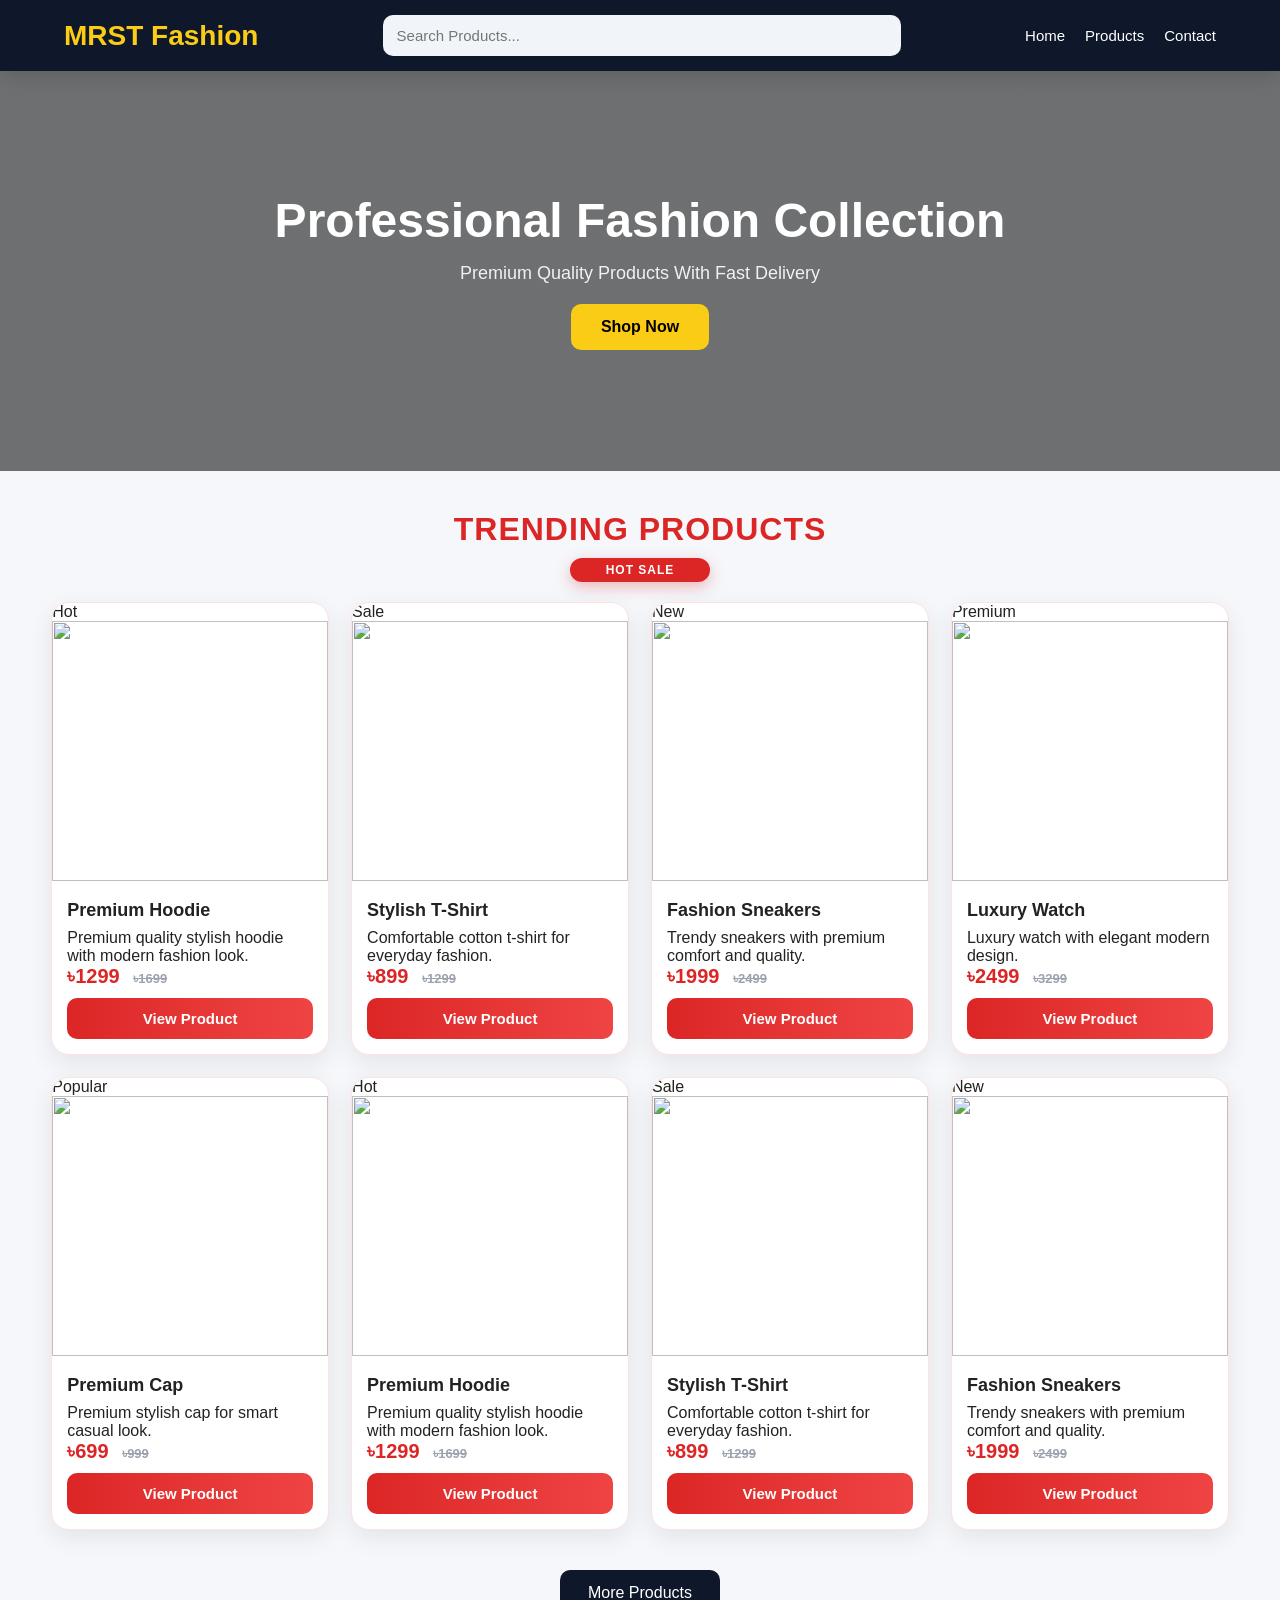
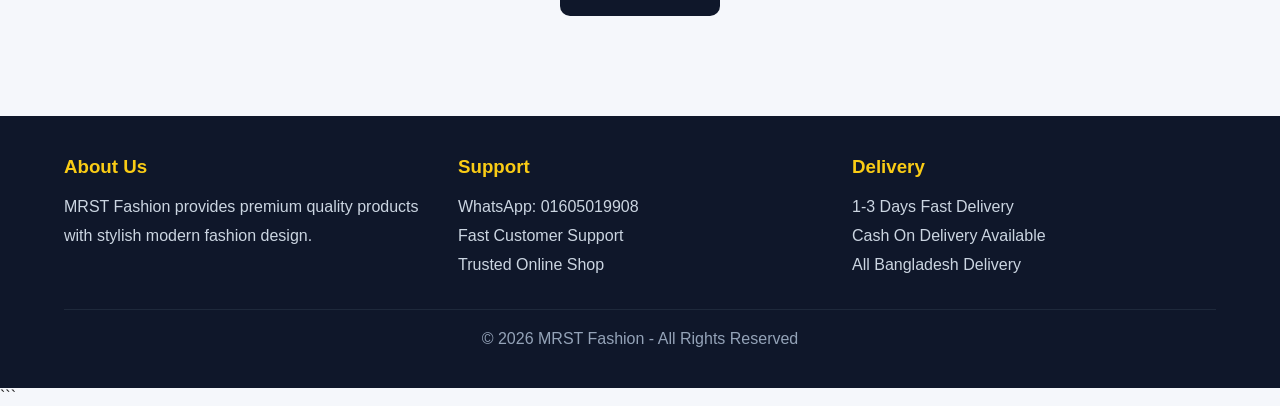
==== shirt.html @ 35d40630 "Add files via upload" ====
<!DOCTYPE html>
<html lang="en">
<head>
<meta charset="UTF-8">
<meta name="viewport" content="width=device-width, initial-scale=1.0">
<title>MRST Fashion Store</title>

<style>
*{
margin:0;
padding:0;
box-sizing:border-box;
font-family:Arial,sans-serif;
}

body{
background:#f5f7fb;
color:#222;
}

/* ================= HEADER ================= */
header{
background:#0f172a;
padding:15px 5%;
display:flex;
justify-content:space-between;
align-items:center;
position:sticky;
top:0;
z-index:1000;
box-shadow:0 5px 20px rgba(0,0,0,0.15);
}

.logo{
font-size:28px;
font-weight:bold;
color:#facc15;
}

.search-box{
width:45%;
}

.search-box input{
width:100%;
padding:12px 14px;
border:none;
border-radius:10px;
outline:none;
background:#f1f5f9;
font-size:15px;
}

.menu{
display:flex;
gap:20px;
}

.menu a{
text-decoration:none;
color:white;
font-size:15px;
transition:0.3s;
}

.menu a:hover{
color:#facc15;
}

/* ================= HERO ================= */
.hero{
height:400px;
background:linear-gradient(rgba(0,0,0,.55),rgba(0,0,0,.55)),
url('https://images.unsplash.com/photo-1441986300917-64674bd600d8?q=80&w=1400');
background-size:cover;
background-position:center;
display:flex;
justify-content:center;
align-items:center;
text-align:center;
color:white;
padding:20px;
}

.hero h1{
font-size:48px;
margin-bottom:15px;
}

.hero p{
font-size:18px;
opacity:0.9;
margin-bottom:20px;
}

.hero button{
background:#facc15;
border:none;
padding:14px 30px;
border-radius:10px;
font-size:16px;
font-weight:bold;
cursor:pointer;
transition:0.3s;
}

.hero button:hover{
transform:scale(1.05);
}

/* ================= SECTION TITLE (HOT SALE RED) ================= */
.section-title{
text-align:center;
padding:40px 20px 20px;
font-size:32px;
font-weight:900;
color:#dc2626;
text-transform:uppercase;
letter-spacing:1px;
position:relative;
}

.section-title::after{
content:"HOT SALE";
display:block;
font-size:12px;
color:white;
background:#dc2626;
width:120px;
margin:10px auto 0;
padding:5px 10px;
border-radius:20px;
box-shadow:0 5px 15px rgba(220,38,38,0.3);
}

/* ================= PRODUCTS GRID ================= */
.products{
width:92%;
margin:auto;
display:grid;
grid-template-columns:repeat(auto-fit,minmax(230px,1fr));
gap:22px;
padding-bottom:40px;
}

/* ================= PRODUCT CARD ================= */
.product-card{
background:#fff;
border-radius:18px;
overflow:hidden;
box-shadow:0 8px 25px rgba(0,0,0,0.08);
transition:0.3s;
position:relative;
border:1px solid #fee2e2;
}

.product-card:hover{
transform:translateY(-10px);
box-shadow:0 18px 40px rgba(220,38,38,0.15);
border-color:#dc2626;
}

.product-card img{
width:100%;
height:260px;
object-fit:cover;
transition:0.3s;
}

.product-card:hover img{
transform:scale(1.05);
}

/* ================= BADGE ================= */
.badge{
position:absolute;
top:12px;
left:12px;
background:linear-gradient(45deg,#dc2626,#ef4444);
color:white;
padding:6px 12px;
font-size:12px;
font-weight:bold;
border-radius:20px;
box-shadow:0 5px 15px rgba(220,38,38,0.3);
animation:pulse 1.2s infinite;
text-transform:uppercase;
}

@keyframes pulse{
0%{transform:scale(1);}
50%{transform:scale(1.15);}
100%{transform:scale(1);}
}

/* ================= PRODUCT INFO ================= */
.product-info{
padding:15px;
}

.product-info h3{
font-size:18px;
margin-bottom:8px;
}

.price{
color:#dc2626;
font-size:20px;
font-weight:800;
margin-bottom:10px;
}

.old-price{
text-decoration:line-through;
font-size:13px;
color:#9ca3af;
margin-left:8px;
}

/* ================= BUTTON ================= */
.buy-btn{
width:100%;
padding:12px;
border:none;
border-radius:10px;
background:linear-gradient(90deg,#dc2626,#ef4444);
color:white;
font-size:15px;
font-weight:bold;
cursor:pointer;
transition:0.3s;
}

.buy-btn:hover{
transform:scale(1.03);
box-shadow:0 10px 20px rgba(220,38,38,0.3);
}

/* ================= LOAD MORE ================= */
.load-more-box{
text-align:center;
padding-bottom:50px;
}

.load-more{
padding:14px 28px;
border:none;
background:#0f172a;
color:white;
font-size:16px;
border-radius:10px;
cursor:pointer;
transition:0.3s;
}

.load-more:hover{
background:#dc2626;
}

/* ================= POPUP ================= */
.popup{
position:fixed;
top:0;
left:0;
width:100%;
height:100vh;
background:rgba(0,0,0,0.75);
display:none;
justify-content:center;
align-items:center;
padding:10px;
z-index:9999;
overflow-y:auto;
}
.popup.active{
display:flex;
}
.popup-content{
background:#d6cece;
width:95%;
max-width:1200px;
max-height:95vh;
overflow-y:auto;
border-radius:20px;
padding:20px;
position:relative;
}

/* দুই পাশের layout */
.product-page{
display:flex;
gap:20px;
flex-wrap:wrap;
}

.left-side,
.right-side{
flex:1;
min-width:300px;
}

/* Mobile */
@media(max-width:768px){

.product-page{
flex-direction:column;
}

.left-side,
.right-side{
width:100%;
min-width:100%;
}

}

.close-btn{
position:absolute;
right:20px;
top:15px;
font-size:35px;
cursor:pointer;
color:#111;
}

.popup-grid{
display:grid;
grid-template-columns:1fr 1fr;
gap:30px;
}

.main-image{
width:100%;
height:450px;
object-fit:cover;
border-radius:15px;
margin-bottom:15px;
}

.small-images{
display:flex;
gap:10px;
}

.small-images img{
width:85px;
height:85px;
object-fit:cover;
border-radius:10px;
cursor:pointer;
border:3px solid #e5e7eb;
}

/* ================= ORDER FORM ================= */
.order-form{
display:grid;
grid-template-columns:1fr 1fr;
gap:15px;
margin-top:20px;
}

.order-form input,
.order-form textarea,
.order-form select{
padding:14px;
border:1px solid #161a1a;
border-radius:10px;
outline:none;
font-size:15px;
width:100%;
background: #e8f7ed;
}

.order-form textarea{
height:100px;
resize:none;
}

.full{
grid-column:1/-1;
}

.order-btn{
background:#25D366;
color:white;
padding:16px;
border:none;
border-radius:10px;
font-size:18px;
font-weight:bold;
cursor:pointer;
transition:0.3s;
}

.order-btn:hover{
transform:scale(1.03);
}

/* ================= FOOTER ================= */
footer{
background:#0f172a;
color:white;
padding:40px 5%;
margin-top:50px;
}

.footer-grid{
display:grid;
grid-template-columns:repeat(auto-fit,minmax(250px,1fr));
gap:30px;
}

footer h3{
margin-bottom:15px;
color:#facc15;
}

footer p{
line-height:1.8;
color:#cbd5e1;
}

.copy{
text-align:center;
margin-top:30px;
padding-top:20px;
border-top:1px solid #1e293b;
color:#94a3b8;
}

/* ================= RESPONSIVE ================= */
@media(max-width:900px){

.search-box{
width:100%;
}

header{
flex-direction:column;
gap:15px;
}

.hero h1{
font-size:34px;
}

.popup-grid{
grid-template-columns:1fr;
}

.order-form{
grid-template-columns:1fr;
}
}

/* ================= DELIVERY BOX ================= */

.delivery-box{
margin-top:5px;
}

.delivery-title{
font-size:20px;
margin-bottom:15px;
color:#111827;
font-weight:800;
}

.delivery-options{
display:grid;
grid-template-columns:1fr 1fr;
gap:18px;
}

.delivery-option input{
display:none;
}

.delivery-card{
border:2px solid #e5e7eb;
padding:20px;
border-radius:18px;
cursor:pointer;
transition:0.35s;
background:#ffffff;
position:relative;
overflow:hidden;
}

.delivery-card:hover{
transform:translateY(-5px);
box-shadow:0 15px 30px rgba(0,0,0,0.08);
}

.delivery-top{
display:flex;
justify-content:space-between;
align-items:center;
margin-bottom:15px;
}

.delivery-icon{
font-size:28px;
}

.delivery-badge{
background:#22c55e;
color:white;
font-size:11px;
padding:5px 10px;
border-radius:30px;
font-weight:bold;
letter-spacing:1px;
}

.delivery-badge.red{
background:#ef4444;
}

.delivery-card h4{
font-size:18px;
margin-bottom:8px;
color:#111827;
}

.delivery-card p{
font-size:14px;
color:#6b7280;
margin-bottom:15px;
}

.delivery-price{
font-size:28px;
font-weight:900;
color:#dc2626;
}

.delivery-option input:checked + .delivery-card{
border-color:#25D366;
background:#f0fdf4;
transform:scale(1.02);
box-shadow:0 15px 30px rgba(37,211,102,0.15);
}

/* ================= COD BOX ================= */

.cod-box{
margin-top:20px;
background:linear-gradient(135deg,#111827,#1f2937);
padding:20px;
border-radius:18px;
display:flex;
align-items:center;
justify-content:space-between;
gap:15px;
color:white;
box-shadow:0 15px 30px rgba(0,0,0,0.12);
}

.cod-icon{
width:60px;
height:60px;
background:#25D366;
display:flex;
justify-content:center;
align-items:center;
border-radius:50%;
font-size:28px;
flex-shrink:0;
}

.cod-text h3{
font-size:20px;
margin-bottom:5px;
}

.cod-text p{
font-size:14px;
color:#d1d5db;
}

.cod-badge{
background:#22c55e;
padding:10px 16px;
border-radius:30px;
font-size:14px;
font-weight:bold;
white-space:nowrap;
}


</style>
</head>

<body>

<header>
<div class="logo">MRST Fashion</div>

<div class="search-box">
<input type="text" placeholder="Search Products...">
</div>

<div class="menu">
<a href="#">Home</a>
<a href="#products">Products</a>
<a href="#footer">Contact</a>
</div>
</header>

<section class="hero">
<div>
<h1>Professional Fashion Collection</h1>
<p>Premium Quality Products With Fast Delivery</p>
<button onclick="scrollProducts()">Shop Now</button>
</div>
</section>

<h2 class="section-title" id="products">Trending Products</h2>

<section class="products" id="productContainer"></section>

<div class="load-more-box">
<button class="load-more" onclick="loadMoreProducts()">More Products</button>
</div>

<div class="popup" id="popup">
<div class="popup-content">

<span class="close-btn" onclick="closePopup()">×</span>

<div class="popup-grid">

<div>
<img id="mainImage" class="main-image" src="">

<div class="small-images">
<img id="img1" onclick="changeImage(this.src)">
<img id="img2" onclick="changeImage(this.src)">
<img id="img3" onclick="changeImage(this.src)">
</div>
</div>

<div class="product-details">
<h2 id="productName"></h2>

<div class="price" id="productPrice"></div>

<p>
Premium stylish fashion product. Very comfortable and high quality fabric.
Best collection for modern fashion lovers.
</p>

<div class="features">
<div class="feature-box">🚚 Fast Delivery 1-3 Days</div>
<div class="feature-box">💯 Premium Quality</div>
<div class="feature-box">🔥 Trending Collection</div>
<div class="feature-box">📦 Cash On Delivery</div>
</div>
<!-- ===== ORDER FORM ===== -->

<!-- ===== ORDER FORM ===== -->

<form class="order-form" onsubmit="sendWhatsApp(event)">

<input type="text" id="name" placeholder="আপনার নাম" required>

<input type="tel" id="phone" placeholder="ফোন নাম্বার" required>

<input type="email" id="email" placeholder="Gmail Address">

<select id="division">
<option>বিভাগ নির্বাচন করুন</option>
<option>Dhaka</option>
<option>Chattogram</option>
<option>Khulna</option>
<option>Rajshahi</option>
</select>

<input type="text" id="district" placeholder="জেলা">

<input type="text" id="thana" placeholder="থানা">

<textarea id="address" class="full" placeholder="গ্রাম / সম্পূর্ণ ঠিকানা"></textarea>

<!-- ===== DELIVERY CHARGE ===== -->

<div class="full delivery-box">

<h3 class="delivery-title">
🚚 Select Delivery Option
</h3>

<div class="delivery-options">

<label class="delivery-option">

<input type="radio" name="delivery" value="Dhaka City - 60 TK" checked>

<div class="delivery-card">

<div class="delivery-top">
<span class="delivery-icon">🏙</span>
<span class="delivery-badge">FAST</span>
</div>

<h4>Dhaka City Delivery</h4>

<p>Inside Dhaka City Area</p>

<div class="delivery-price">
৳60
</div>

</div>

</label>

<label class="delivery-option">

<input type="radio" name="delivery" value="All Bangladesh - 100 TK">

<div class="delivery-card">

<div class="delivery-top">
<span class="delivery-icon">🌍</span>
<span class="delivery-badge red">
HOT
</span>
</div>

<h4>All Bangladesh Delivery</h4>

<p>Outside Dhaka All Area</p>

<div class="delivery-price">
৳100
</div>

</div>

</label>

</div>

</div>

<!-- ===== CASH ON DELIVERY ===== -->

<div class="full cod-box">

<div class="cod-icon">
🚚
</div>

<div class="cod-text">

<h3>Cash On Delivery Available</h3>

<p>
পণ্য হাতে পেয়ে তারপর টাকা পরিশোধ করুন
</p>

</div>

<div class="cod-badge">
100% Safe
</div>

</div>

<button class="order-btn full">
WhatsApp এ অর্ডার করুন
</button>

</form>

</div>

</div>

</div>
</div>

<footer id="footer">
<div class="footer-grid">

<div>
<h3>About Us</h3>
<p>
MRST Fashion provides premium quality products with stylish modern fashion design.
</p>
</div>

<div>
<h3>Support</h3>
<p>
WhatsApp: 01605019908<br>
Fast Customer Support<br>
Trusted Online Shop
</p>
</div>

<div>
<h3>Delivery</h3>
<p>
1-3 Days Fast Delivery<br>
Cash On Delivery Available<br>
All Bangladesh Delivery
</p>
</div>

</div>

<div class="copy">
© 2026 MRST Fashion - All Rights Reserved
</div>
</footer>

<script>

const productContainer = document.getElementById('productContainer');

let loaded = 0;

// ===== PRODUCTS =====

const products = [

{
name:'Premium Hoodie',
price:1299,
old:1699,
badge:'Hot',
img1:'https://images.unsplash.com/photo-1521572163474-6864f9cf17ab?q=80&w=1200',
img2:'https://images.unsplash.com/photo-1503341504253-dff4815485f1?q=80&w=1200',
img3:'https://images.unsplash.com/photo-1483985988355-763728e1935b?q=80&w=1200',
description:'Premium quality stylish hoodie with modern fashion look.'
},

{
name:'Stylish T-Shirt',
price:899,
old:1299,
badge:'Sale',
img1:'https://images.unsplash.com/photo-1576566588028-4147f3842f27?q=80&w=1200',
img2:'https://images.unsplash.com/photo-1512436991641-6745cdb1723f?q=80&w=1200',
img3:'https://images.unsplash.com/photo-1523398002811-999ca8dec234?q=80&w=1200',
description:'Comfortable cotton t-shirt for everyday fashion.'
},

{
name:'Fashion Sneakers',
price:1999,
old:2499,
badge:'New',
img1:'https://images.unsplash.com/photo-1542291026-7eec264c27ff?q=80&w=1200',
img2:'https://images.unsplash.com/photo-1549298916-b41d501d3772?q=80&w=1200',
img3:'https://images.unsplash.com/photo-1600185365483-26d7a4cc7519?q=80&w=1200',
description:'Trendy sneakers with premium comfort and quality.'
},

{
name:'Luxury Watch',
price:2499,
old:3299,
badge:'Premium',
img1:'https://images.unsplash.com/photo-1523170335258-f5ed11844a49?q=80&w=1200',
img2:'https://images.unsplash.com/photo-1547996160-81dfa63595aa?q=80&w=1200',
img3:'https://images.unsplash.com/photo-1434056886845-dac89ffe9b56?q=80&w=1200',
description:'Luxury watch with elegant modern design.'
},

{
name:'Premium Cap',
price:699,
old:999,
badge:'Popular',
img1:'https://images.unsplash.com/photo-1521369909029-2afed882baee?q=80&w=1200',
img2:'https://images.unsplash.com/photo-1517841905240-472988babdf9?q=80&w=1200',
img3:'https://images.unsplash.com/photo-1507679799987-c73779587ccf?q=80&w=1200',
description:'Premium stylish cap for smart casual look.'
},
{
name:'Premium Hoodie',
price:1299,
old:1699,
badge:'Hot',
img1:'https://images.unsplash.com/photo-1521572163474-6864f9cf17ab?q=80&w=1200',
img2:'https://images.unsplash.com/photo-1503341504253-dff4815485f1?q=80&w=1200',
img3:'https://images.unsplash.com/photo-1483985988355-763728e1935b?q=80&w=1200',
description:'Premium quality stylish hoodie with modern fashion look.'
},

{
name:'Stylish T-Shirt',
price:899,
old:1299,
badge:'Sale',
img1:'https://images.unsplash.com/photo-1576566588028-4147f3842f27?q=80&w=1200',
img2:'https://images.unsplash.com/photo-1512436991641-6745cdb1723f?q=80&w=1200',
img3:'https://images.unsplash.com/photo-1523398002811-999ca8dec234?q=80&w=1200',
description:'Comfortable cotton t-shirt for everyday fashion.'
},

{
name:'Fashion Sneakers',
price:1999,
old:2499,
badge:'New',
img1:'https://images.unsplash.com/photo-1542291026-7eec264c27ff?q=80&w=1200',
img2:'https://images.unsplash.com/photo-1549298916-b41d501d3772?q=80&w=1200',
img3:'https://images.unsplash.com/photo-1600185365483-26d7a4cc7519?q=80&w=1200',
description:'Trendy sneakers with premium comfort and quality.'
},

{
name:'Luxury Watch',
price:2499,
old:3299,
badge:'Premium',
img1:'https://images.unsplash.com/photo-1523170335258-f5ed11844a49?q=80&w=1200',
img2:'https://images.unsplash.com/photo-1547996160-81dfa63595aa?q=80&w=1200',
img3:'https://images.unsplash.com/photo-1434056886845-dac89ffe9b56?q=80&w=1200',
description:'Luxury watch with elegant modern design.'
},

{
name:'Premium Cap',
price:699,
old:999,
badge:'Popular',
img1:'https://images.unsplash.com/photo-1521369909029-2afed882baee?q=80&w=1200',
img2:'https://images.unsplash.com/photo-1517841905240-472988babdf9?q=80&w=1200',
img3:'https://images.unsplash.com/photo-1507679799987-c73779587ccf?q=80&w=1200',
description:'Premium stylish cap for smart casual look.'
},
{
name:'Premium Hoodie',
price:1299,
old:1699,
badge:'Hot',
img1:'https://images.unsplash.com/photo-1521572163474-6864f9cf17ab?q=80&w=1200',
img2:'https://images.unsplash.com/photo-1503341504253-dff4815485f1?q=80&w=1200',
img3:'https://images.unsplash.com/photo-1483985988355-763728e1935b?q=80&w=1200',
description:'Premium quality stylish hoodie with modern fashion look.'
},

{
name:'Stylish T-Shirt',
price:899,
old:1299,
badge:'Sale',
img1:'https://images.unsplash.com/photo-1576566588028-4147f3842f27?q=80&w=1200',
img2:'https://images.unsplash.com/photo-1512436991641-6745cdb1723f?q=80&w=1200',
img3:'https://images.unsplash.com/photo-1523398002811-999ca8dec234?q=80&w=1200',
description:'Comfortable cotton t-shirt for everyday fashion.'
},

{
name:'Fashion Sneakers',
price:1999,
old:2499,
badge:'New',
img1:'https://images.unsplash.com/photo-1542291026-7eec264c27ff?q=80&w=1200',
img2:'https://images.unsplash.com/photo-1549298916-b41d501d3772?q=80&w=1200',
img3:'https://images.unsplash.com/photo-1600185365483-26d7a4cc7519?q=80&w=1200',
description:'Trendy sneakers with premium comfort and quality.'
},

{
name:'Luxury Watch',
price:2499,
old:3299,
badge:'Premium',
img1:'https://images.unsplash.com/photo-1523170335258-f5ed11844a49?q=80&w=1200',
img2:'https://images.unsplash.com/photo-1547996160-81dfa63595aa?q=80&w=1200',
img3:'https://images.unsplash.com/photo-1434056886845-dac89ffe9b56?q=80&w=1200',
description:'Luxury watch with elegant modern design.'
},

{
name:'Premium Cap',
price:699,
old:999,
badge:'Popular',
img1:'https://images.unsplash.com/photo-1521369909029-2afed882baee?q=80&w=1200',
img2:'https://images.unsplash.com/photo-1517841905240-472988babdf9?q=80&w=1200',
img3:'https://images.unsplash.com/photo-1507679799987-c73779587ccf?q=80&w=1200',
description:'Premium stylish cap for smart casual look.'
},
{
name:'Premium Hoodie',
price:1299,
old:1699,
badge:'Hot',
img1:'https://images.unsplash.com/photo-1521572163474-6864f9cf17ab?q=80&w=1200',
img2:'https://images.unsplash.com/photo-1503341504253-dff4815485f1?q=80&w=1200',
img3:'https://images.unsplash.com/photo-1483985988355-763728e1935b?q=80&w=1200',
description:'Premium quality stylish hoodie with modern fashion look.'
},

{
name:'Stylish T-Shirt',
price:899,
old:1299,
badge:'Sale',
img1:'https://images.unsplash.com/photo-1576566588028-4147f3842f27?q=80&w=1200',
img2:'https://images.unsplash.com/photo-1512436991641-6745cdb1723f?q=80&w=1200',
img3:'https://images.unsplash.com/photo-1523398002811-999ca8dec234?q=80&w=1200',
description:'Comfortable cotton t-shirt for everyday fashion.'
},

{
name:'Fashion Sneakers',
price:1999,
old:2499,
badge:'New',
img1:'https://images.unsplash.com/photo-1542291026-7eec264c27ff?q=80&w=1200',
img2:'https://images.unsplash.com/photo-1549298916-b41d501d3772?q=80&w=1200',
img3:'https://images.unsplash.com/photo-1600185365483-26d7a4cc7519?q=80&w=1200',
description:'Trendy sneakers with premium comfort and quality.'
},

{
name:'Luxury Watch',
price:2499,
old:3299,
badge:'Premium',
img1:'https://images.unsplash.com/photo-1523170335258-f5ed11844a49?q=80&w=1200',
img2:'https://images.unsplash.com/photo-1547996160-81dfa63595aa?q=80&w=1200',
img3:'https://images.unsplash.com/photo-1434056886845-dac89ffe9b56?q=80&w=1200',
description:'Luxury watch with elegant modern design.'
},

{
name:'Premium Cap',
price:699,
old:999,
badge:'Popular',
img1:'https://images.unsplash.com/photo-1521369909029-2afed882baee?q=80&w=1200',
img2:'https://images.unsplash.com/photo-1517841905240-472988babdf9?q=80&w=1200',
img3:'https://images.unsplash.com/photo-1507679799987-c73779587ccf?q=80&w=1200',
description:'Premium stylish cap for smart casual look.'
}

];

// ===== LOAD PRODUCTS =====

function loadProducts(){

// সব products শেষ হলে
if(loaded >= products.length){

document.querySelector('.load-more').innerText =
'No More Products';

document.querySelector('.load-more').disabled = true;

return;

}

// একবারে ৫টা products
for(let i = loaded; i < loaded +  8 && i < products.length; i++){

const p = products[i];

productContainer.innerHTML += `

<div class="product-card">

<div class="product-badge">
${p.badge}
</div>

<img src="${p.img1}">

<div class="product-info">

<h3>${p.name}</h3>

<p class="product-description">
${p.description}
</p>

<div class="price">
৳${p.price}
<span class="old-price">৳${p.old}</span>
</div>

<button class="buy-btn" onclick="openPopup(${i})">
View Product
</button>

</div>

</div>

`;

}

// পরের ৫টা
loaded += 5;

}

loadProducts();

// ===== MORE PRODUCTS =====

function loadMoreProducts(){
loadProducts();
}

// ===== OPEN PRODUCT POPUP =====

function openPopup(index){

const p = products[index];

document.getElementById('popup').style.display='flex';

document.getElementById('mainImage').src=p.img1;

document.getElementById('img1').src=p.img1;
document.getElementById('img2').src=p.img2;
document.getElementById('img3').src=p.img3;

document.getElementById('productName').innerText=p.name;

document.getElementById('productPrice').innerHTML=
'৳'+p.price+
' <span class="old-price">৳'+p.old+'</span>';

}

// ===== CLOSE POPUP =====

function closePopup(){

document.getElementById('popup').style.display='none';

}

// ===== CHANGE IMAGE =====

function changeImage(src){

document.getElementById('mainImage').src=src;

}

// ===== SCROLL =====

function scrollProducts(){

document.getElementById('products').scrollIntoView({
behavior:'smooth'
});

}

// ===== WHATSAPP ORDER =====
// ===== WHATSAPP ORDER =====

function sendWhatsApp(e){

e.preventDefault();

let name =
document.getElementById('name').value;

let phone =
document.getElementById('phone').value;

let email =
document.getElementById('email').value;

let division =
document.getElementById('division').value;

let district =
document.getElementById('district').value;

let thana =
document.getElementById('thana').value;

let address =
document.getElementById('address').value;

let delivery =
document.querySelector('input[name="delivery"]:checked').value;

let product =
document.getElementById('productName').innerText;

let message =

`🛒 New Order

📦 Product: ${product}

👤 Name: ${name}
📞 Phone: ${phone}
📧 Email: ${email}

🚚 Delivery: ${delivery}

📍 Division: ${division}
🏙 District: ${district}
🚏 Thana: ${thana}

🏠 Address:
${address}

✅ Fast Delivery
✅ Premium Quality
✅ Cash On Delivery`;

let url =
'https://wa.me/8801605019908?text=' +
encodeURIComponent(message);

window.open(url,'_blank');

}
</script>

</body>
</html>
```
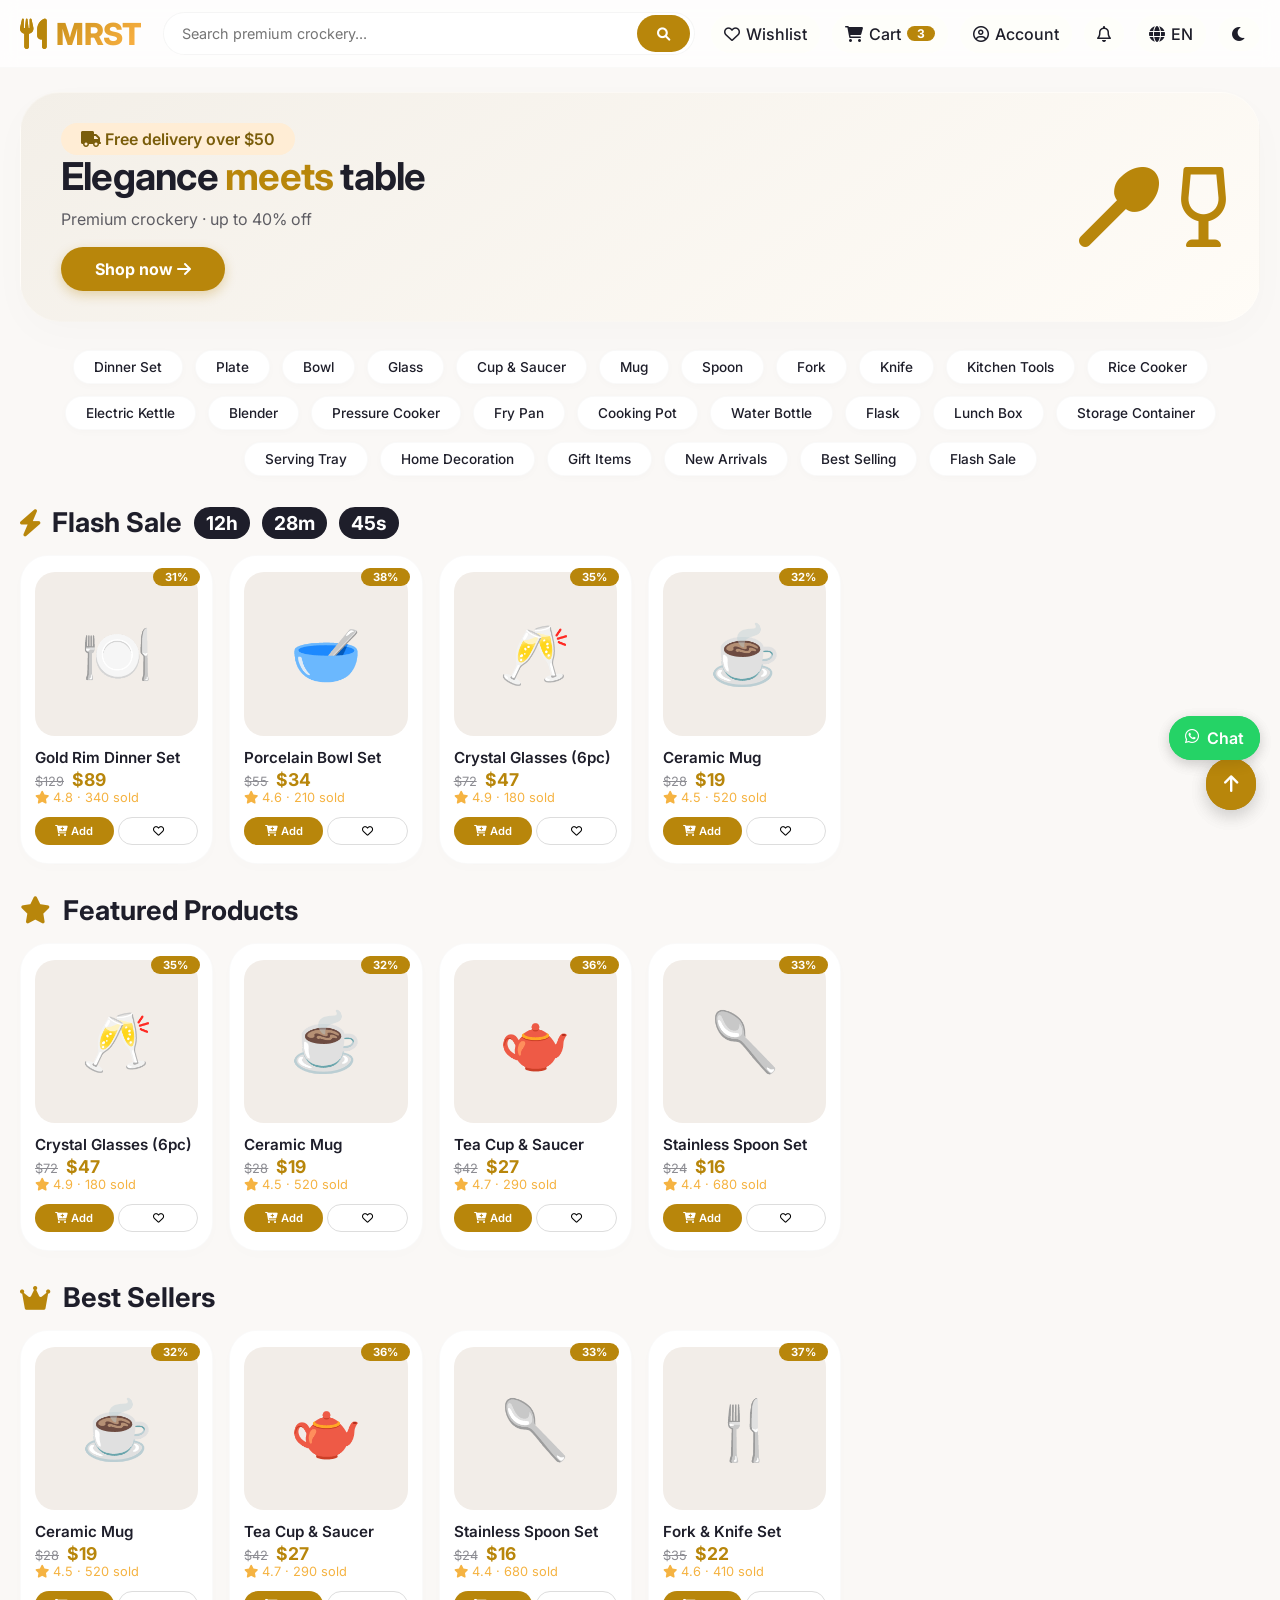
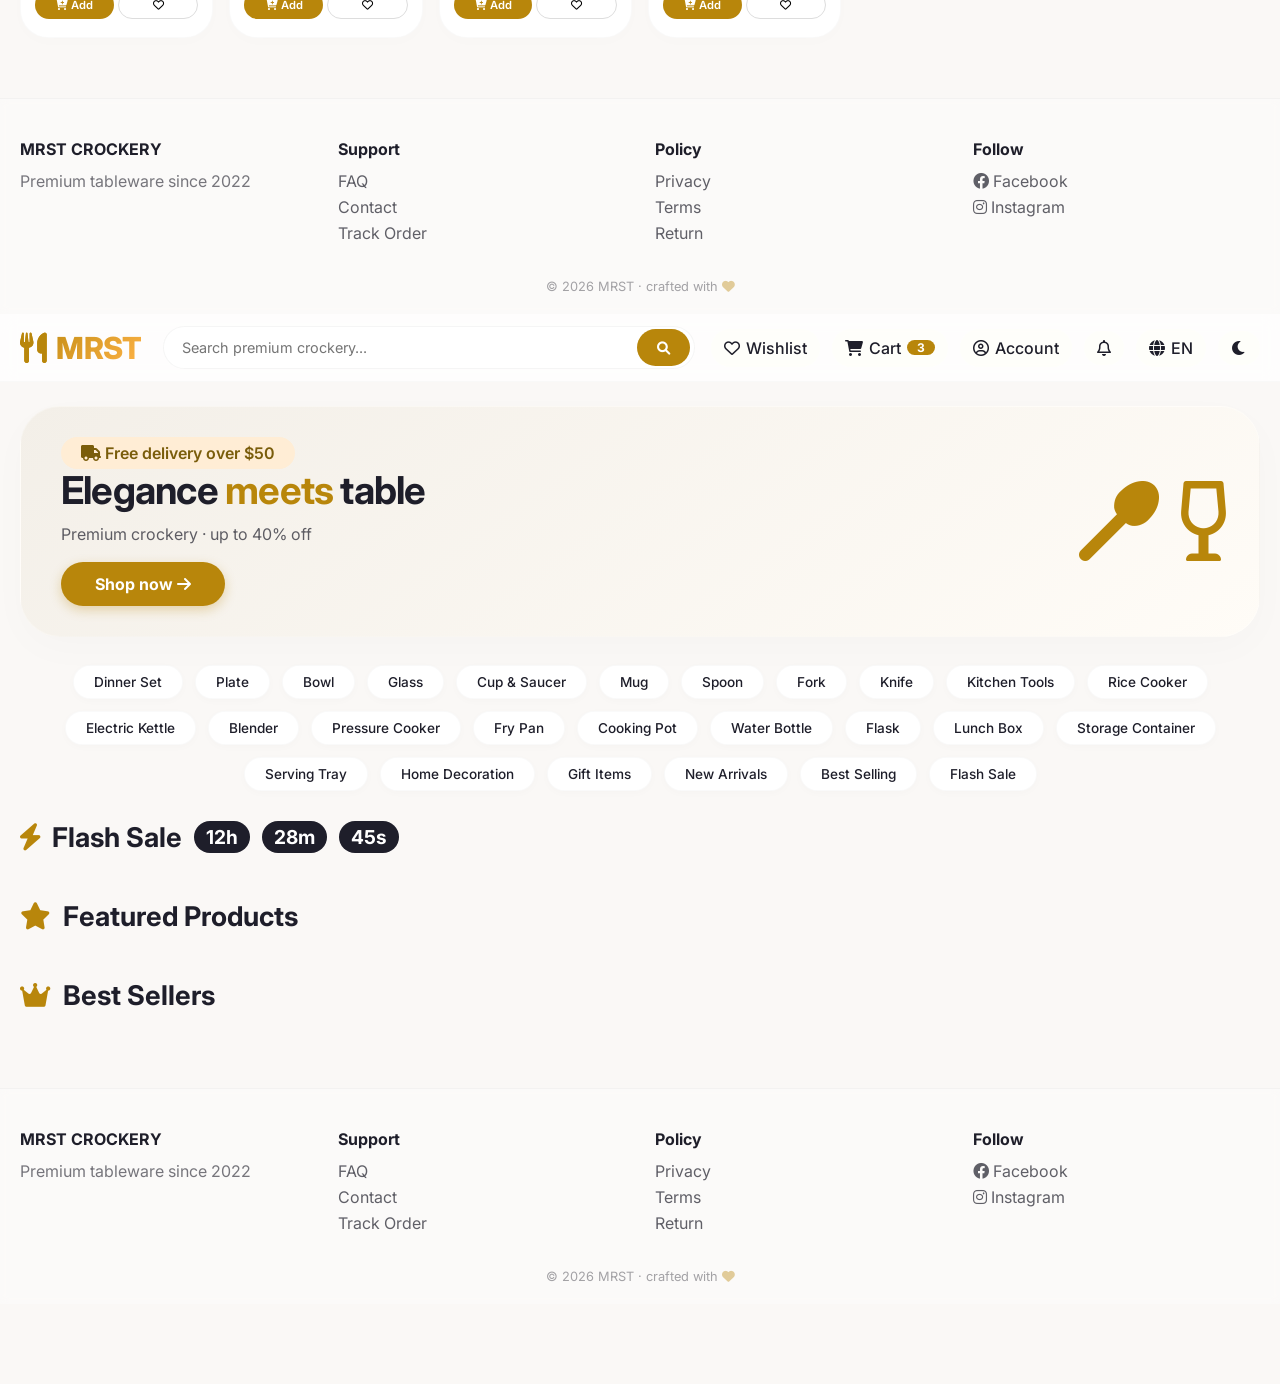
==== commit f216158b: "Update print statement from 'Hello' to 'Goodbye'" ====
--- a/shirt.html
+++ b/shirt.html
@@ -2,1234 +2,1123 @@
 <!DOCTYPE html>
 <html lang="en">
 <head>
-<meta charset="UTF-8">
-<meta name="viewport" content="width=device-width, initial-scale=1.0">
-<title>MRST Fashion Store</title>
-
-<style>
-*{
-margin:0;
-padding:0;
-box-sizing:border-box;
-font-family:Arial,sans-serif;
-}
-
-body{
-background:#f5f7fb;
-color:#222;
-}
-
-/* ================= HEADER ================= */
-header{
-background:#0f172a;
-padding:15px 5%;
-display:flex;
-justify-content:space-between;
-align-items:center;
-position:sticky;
-top:0;
-z-index:1000;
-box-shadow:0 5px 20px rgba(0,0,0,0.15);
-}
-
-.logo{
-font-size:28px;
-font-weight:bold;
-color:#facc15;
-}
-
-.search-box{
-width:45%;
-}
-
-.search-box input{
-width:100%;
-padding:12px 14px;
-border:none;
-border-radius:10px;
-outline:none;
-background:#f1f5f9;
-font-size:15px;
-}
-
-.menu{
-display:flex;
-gap:20px;
-}
-
-.menu a{
-text-decoration:none;
-color:white;
-font-size:15px;
-transition:0.3s;
-}
-
-.menu a:hover{
-color:#facc15;
-}
-
-/* ================= HERO ================= */
-.hero{
-height:400px;
-background:linear-gradient(rgba(0,0,0,.55),rgba(0,0,0,.55)),
-url('https://images.unsplash.com/photo-1441986300917-64674bd600d8?q=80&w=1400');
-background-size:cover;
-background-position:center;
-display:flex;
-justify-content:center;
-align-items:center;
-text-align:center;
-color:white;
-padding:20px;
-}
-
-.hero h1{
-font-size:48px;
-margin-bottom:15px;
-}
-
-.hero p{
-font-size:18px;
-opacity:0.9;
-margin-bottom:20px;
-}
-
-.hero button{
-background:#facc15;
-border:none;
-padding:14px 30px;
-border-radius:10px;
-font-size:16px;
-font-weight:bold;
-cursor:pointer;
-transition:0.3s;
-}
-
-.hero button:hover{
-transform:scale(1.05);
-}
-
-/* ================= SECTION TITLE (HOT SALE RED) ================= */
-.section-title{
-text-align:center;
-padding:40px 20px 20px;
-font-size:32px;
-font-weight:900;
-color:#dc2626;
-text-transform:uppercase;
-letter-spacing:1px;
-position:relative;
-}
-
-.section-title::after{
-content:"HOT SALE";
-display:block;
-font-size:12px;
-color:white;
-background:#dc2626;
-width:120px;
-margin:10px auto 0;
-padding:5px 10px;
-border-radius:20px;
-box-shadow:0 5px 15px rgba(220,38,38,0.3);
-}
-
-/* ================= PRODUCTS GRID ================= */
-.products{
-width:92%;
-margin:auto;
-display:grid;
-grid-template-columns:repeat(auto-fit,minmax(230px,1fr));
-gap:22px;
-padding-bottom:40px;
-}
-
-/* ================= PRODUCT CARD ================= */
-.product-card{
-background:#fff;
-border-radius:18px;
-overflow:hidden;
-box-shadow:0 8px 25px rgba(0,0,0,0.08);
-transition:0.3s;
-position:relative;
-border:1px solid #fee2e2;
-}
-
-.product-card:hover{
-transform:translateY(-10px);
-box-shadow:0 18px 40px rgba(220,38,38,0.15);
-border-color:#dc2626;
-}
-
-.product-card img{
-width:100%;
-height:260px;
-object-fit:cover;
-transition:0.3s;
-}
-
-.product-card:hover img{
-transform:scale(1.05);
-}
-
-/* ================= BADGE ================= */
-.badge{
-position:absolute;
-top:12px;
-left:12px;
-background:linear-gradient(45deg,#dc2626,#ef4444);
-color:white;
-padding:6px 12px;
-font-size:12px;
-font-weight:bold;
-border-radius:20px;
-box-shadow:0 5px 15px rgba(220,38,38,0.3);
-animation:pulse 1.2s infinite;
-text-transform:uppercase;
-}
-
-@keyframes pulse{
-0%{transform:scale(1);}
-50%{transform:scale(1.15);}
-100%{transform:scale(1);}
-}
-
-/* ================= PRODUCT INFO ================= */
-.product-info{
-padding:15px;
-}
-
-.product-info h3{
-font-size:18px;
-margin-bottom:8px;
-}
-
-.price{
-color:#dc2626;
-font-size:20px;
-font-weight:800;
-margin-bottom:10px;
-}
-
-.old-price{
-text-decoration:line-through;
-font-size:13px;
-color:#9ca3af;
-margin-left:8px;
-}
-
-/* ================= BUTTON ================= */
-.buy-btn{
-width:100%;
-padding:12px;
-border:none;
-border-radius:10px;
-background:linear-gradient(90deg,#dc2626,#ef4444);
-color:white;
-font-size:15px;
-font-weight:bold;
-cursor:pointer;
-transition:0.3s;
-}
-
-.buy-btn:hover{
-transform:scale(1.03);
-box-shadow:0 10px 20px rgba(220,38,38,0.3);
-}
-
-/* ================= LOAD MORE ================= */
-.load-more-box{
-text-align:center;
-padding-bottom:50px;
-}
-
-.load-more{
-padding:14px 28px;
-border:none;
-background:#0f172a;
-color:white;
-font-size:16px;
-border-radius:10px;
-cursor:pointer;
-transition:0.3s;
-}
-
-.load-more:hover{
-background:#dc2626;
-}
-
-/* ================= POPUP ================= */
-.popup{
-position:fixed;
-top:0;
-left:0;
-width:100%;
-height:100vh;
-background:rgba(0,0,0,0.75);
-display:none;
-justify-content:center;
-align-items:center;
-padding:10px;
-z-index:9999;
-overflow-y:auto;
-}
-.popup.active{
-display:flex;
-}
-.popup-content{
-background:#d6cece;
-width:95%;
-max-width:1200px;
-max-height:95vh;
-overflow-y:auto;
-border-radius:20px;
-padding:20px;
-position:relative;
-}
-
-/* দুই পাশের layout */
-.product-page{
-display:flex;
-gap:20px;
-flex-wrap:wrap;
-}
-
-.left-side,
-.right-side{
-flex:1;
-min-width:300px;
-}
-
-/* Mobile */
-@media(max-width:768px){
-
-.product-page{
-flex-direction:column;
-}
-
-.left-side,
-.right-side{
-width:100%;
-min-width:100%;
-}
-
-}
-
-.close-btn{
-position:absolute;
-right:20px;
-top:15px;
-font-size:35px;
-cursor:pointer;
-color:#111;
-}
-
-.popup-grid{
-display:grid;
-grid-template-columns:1fr 1fr;
-gap:30px;
-}
-
-.main-image{
-width:100%;
-height:450px;
-object-fit:cover;
-border-radius:15px;
-margin-bottom:15px;
-}
-
-.small-images{
-display:flex;
-gap:10px;
-}
-
-.small-images img{
-width:85px;
-height:85px;
-object-fit:cover;
-border-radius:10px;
-cursor:pointer;
-border:3px solid #e5e7eb;
-}
-
-/* ================= ORDER FORM ================= */
-.order-form{
-display:grid;
-grid-template-columns:1fr 1fr;
-gap:15px;
-margin-top:20px;
-}
-
-.order-form input,
-.order-form textarea,
-.order-form select{
-padding:14px;
-border:1px solid #161a1a;
-border-radius:10px;
-outline:none;
-font-size:15px;
-width:100%;
-background: #e8f7ed;
-}
-
-.order-form textarea{
-height:100px;
-resize:none;
-}
-
-.full{
-grid-column:1/-1;
-}
-
-.order-btn{
-background:#25D366;
-color:white;
-padding:16px;
-border:none;
-border-radius:10px;
-font-size:18px;
-font-weight:bold;
-cursor:pointer;
-transition:0.3s;
-}
-
-.order-btn:hover{
-transform:scale(1.03);
-}
-
-/* ================= FOOTER ================= */
-footer{
-background:#0f172a;
-color:white;
-padding:40px 5%;
-margin-top:50px;
-}
-
-.footer-grid{
-display:grid;
-grid-template-columns:repeat(auto-fit,minmax(250px,1fr));
-gap:30px;
-}
-
-footer h3{
-margin-bottom:15px;
-color:#facc15;
-}
-
-footer p{
-line-height:1.8;
-color:#cbd5e1;
-}
-
-.copy{
-text-align:center;
-margin-top:30px;
-padding-top:20px;
-border-top:1px solid #1e293b;
-color:#94a3b8;
-}
-
-/* ================= RESPONSIVE ================= */
-@media(max-width:900px){
-
-.search-box{
-width:100%;
-}
-
-header{
-flex-direction:column;
-gap:15px;
-}
-
-.hero h1{
-font-size:34px;
-}
-
-.popup-grid{
-grid-template-columns:1fr;
-}
-
-.order-form{
-grid-template-columns:1fr;
-}
-}
-
-/* ================= DELIVERY BOX ================= */
-
-.delivery-box{
-margin-top:5px;
-}
-
-.delivery-title{
-font-size:20px;
-margin-bottom:15px;
-color:#111827;
-font-weight:800;
-}
-
-.delivery-options{
-display:grid;
-grid-template-columns:1fr 1fr;
-gap:18px;
-}
-
-.delivery-option input{
-display:none;
-}
-
-.delivery-card{
-border:2px solid #e5e7eb;
-padding:20px;
-border-radius:18px;
-cursor:pointer;
-transition:0.35s;
-background:#ffffff;
-position:relative;
-overflow:hidden;
-}
-
-.delivery-card:hover{
-transform:translateY(-5px);
-box-shadow:0 15px 30px rgba(0,0,0,0.08);
-}
-
-.delivery-top{
-display:flex;
-justify-content:space-between;
-align-items:center;
-margin-bottom:15px;
-}
-
-.delivery-icon{
-font-size:28px;
-}
-
-.delivery-badge{
-background:#22c55e;
-color:white;
-font-size:11px;
-padding:5px 10px;
-border-radius:30px;
-font-weight:bold;
-letter-spacing:1px;
-}
-
-.delivery-badge.red{
-background:#ef4444;
-}
-
-.delivery-card h4{
-font-size:18px;
-margin-bottom:8px;
-color:#111827;
-}
-
-.delivery-card p{
-font-size:14px;
-color:#6b7280;
-margin-bottom:15px;
-}
-
-.delivery-price{
-font-size:28px;
-font-weight:900;
-color:#dc2626;
-}
-
-.delivery-option input:checked + .delivery-card{
-border-color:#25D366;
-background:#f0fdf4;
-transform:scale(1.02);
-box-shadow:0 15px 30px rgba(37,211,102,0.15);
-}
-
-/* ================= COD BOX ================= */
-
-.cod-box{
-margin-top:20px;
-background:linear-gradient(135deg,#111827,#1f2937);
-padding:20px;
-border-radius:18px;
-display:flex;
-align-items:center;
-justify-content:space-between;
-gap:15px;
-color:white;
-box-shadow:0 15px 30px rgba(0,0,0,0.12);
-}
-
-.cod-icon{
-width:60px;
-height:60px;
-background:#25D366;
-display:flex;
-justify-content:center;
-align-items:center;
-border-radius:50%;
-font-size:28px;
-flex-shrink:0;
-}
-
-.cod-text h3{
-font-size:20px;
-margin-bottom:5px;
-}
-
-.cod-text p{
-font-size:14px;
-color:#d1d5db;
-}
-
-.cod-badge{
-background:#22c55e;
-padding:10px 16px;
-border-radius:30px;
-font-size:14px;
-font-weight:bold;
-white-space:nowrap;
-}
-
-
-</style>
+  <meta charset="UTF-8" />
+  <meta name="viewport" content="width=device-width, initial-scale=1.0, maximum-scale=1.5" />
+  <title>MRST CROCKERY · preview</title>
+  <!-- Google Fonts + Font Awesome -->
+  <link rel="preconnect" href="https://fonts.googleapis.com" />
+  <link rel="preconnect" href="https://fonts.gstatic.com" crossorigin />
+  <link href="https://fonts.googleapis.com/css2?family=Inter:opsz,wght@14..32,300;14..32,400;14..32,500;14..32,600;14..32,700;14..32,800&display=swap" rel="stylesheet" />
+  <link rel="stylesheet" href="https://cdnjs.cloudflare.com/ajax/libs/font-awesome/6.0.0-beta3/css/all.min.css" />
+  <style>
+    * {
+      margin: 0;
+      padding: 0;
+      box-sizing: border-box;
+      font-family: 'Inter', sans-serif;
+    }
+    body {
+      background: #faf8f6;
+      color: #1e1e2a;
+      transition: background 0.2s, color 0.2s;
+      padding-bottom: 80px;
+    }
+    body.dark {
+      background: #14141e;
+      color: #eaeaea;
+    }
+    a { text-decoration: none; color: inherit; }
+    ul { list-style: none; }
+
+    /* glassmorphism card */
+    .glass {
+      background: rgba(255, 255, 255, 0.55);
+      backdrop-filter: blur(6px);
+      -webkit-backdrop-filter: blur(6px);
+      border: 1px solid rgba(255, 255, 255, 0.25);
+      border-radius: 28px;
+      box-shadow: 0 12px 30px rgba(0, 0, 0, 0.03);
+    }
+    .dark .glass {
+      background: rgba(30, 30, 46, 0.7);
+      border-color: rgba(255, 215, 0, 0.15);
+    }
+
+    /* container */
+    .container {
+      max-width: 1300px;
+      margin: 0 auto;
+      padding: 0 20px;
+    }
+
+    /* header */
+    .header {
+      position: sticky;
+      top: 0;
+      z-index: 100;
+      padding: 12px 0;
+      background: rgba(255, 255, 255, 0.75);
+      backdrop-filter: blur(8px);
+      border-bottom: 1px solid rgba(0,0,0,0.02);
+    }
+    .dark .header {
+      background: rgba(20, 20, 30, 0.85);
+    }
+    .header .container {
+      display: flex;
+      align-items: center;
+      flex-wrap: wrap;
+      gap: 12px 16px;
+    }
+    .logo {
+      font-size: 1.9rem;
+      font-weight: 800;
+      letter-spacing: -0.5px;
+      background: linear-gradient(135deg, #b8860b, #ffb347);
+      -webkit-background-clip: text;
+      -webkit-text-fill-color: transparent;
+      background-clip: text;
+      margin-right: 6px;
+    }
+    .logo i {
+      background: none;
+      -webkit-text-fill-color: #b8860b;
+      margin-right: 4px;
+    }
+    .search-wrap {
+      flex: 1 1 240px;
+      display: flex;
+      background: rgba(255,255,255,0.5);
+      border-radius: 60px;
+      padding: 2px 4px 2px 18px;
+      border: 1px solid rgba(0,0,0,0.04);
+      backdrop-filter: blur(4px);
+    }
+    .dark .search-wrap {
+      background: rgba(50,50,70,0.4);
+      border-color: rgba(255,215,0,0.1);
+    }
+    .search-wrap input {
+      flex: 1;
+      border: none;
+      background: transparent;
+      padding: 10px 0;
+      font-size: 0.9rem;
+      outline: none;
+      min-width: 80px;
+    }
+    .search-wrap button {
+      background: #b8860b;
+      border: none;
+      border-radius: 40px;
+      padding: 8px 20px;
+      color: white;
+      font-weight: 600;
+      cursor: pointer;
+      transition: 0.2s;
+    }
+    .search-wrap button:hover { background: #a06e0a; }
+
+    .nav-icons {
+      display: flex;
+      align-items: center;
+      gap: 12px;
+      flex-wrap: wrap;
+    }
+    .nav-icons a, .nav-icons .icon-btn {
+      background: rgba(255,255,240,0.3);
+      border-radius: 40px;
+      padding: 8px 12px;
+      font-size: 1rem;
+      display: flex;
+      align-items: center;
+      gap: 6px;
+      border: 1px solid transparent;
+      transition: 0.2s;
+      color: #1e1e2a;
+      font-weight: 500;
+    }
+    .dark .nav-icons a, .dark .nav-icons .icon-btn {
+      color: #eaeaea;
+      background: rgba(255,255,255,0.04);
+    }
+    .nav-icons a:hover, .nav-icons .icon-btn:hover {
+      border-color: #b8860b;
+      background: rgba(184,134,11,0.08);
+    }
+    .cart-badge {
+      background: #b8860b;
+      color: white;
+      border-radius: 30px;
+      padding: 0 10px;
+      font-size: 0.75rem;
+      font-weight: 700;
+    }
+
+    /* hero slider */
+    .hero-slider {
+      margin: 24px 0;
+      border-radius: 40px;
+      overflow: hidden;
+      background: linear-gradient(145deg, #f3efe8, #fffcf7);
+      padding: 30px 30px 30px 40px;
+      display: flex;
+      flex-wrap: wrap;
+      align-items: center;
+      justify-content: space-between;
+      box-shadow: 0 12px 40px rgba(0,0,0,0.02);
+    }
+    .dark .hero-slider {
+      background: #1f1f30;
+    }
+    .hero-text h2 {
+      font-size: 2.4rem;
+      font-weight: 700;
+      letter-spacing: -0.02em;
+      line-height: 1.1;
+    }
+    .hero-text .gold {
+      color: #b8860b;
+    }
+    .hero-text p {
+      margin: 12px 0 18px;
+      opacity: 0.7;
+    }
+    .btn-primary {
+      background: #b8860b;
+      border: none;
+      padding: 12px 34px;
+      border-radius: 60px;
+      font-weight: 700;
+      color: white;
+      font-size: 1rem;
+      box-shadow: 0 4px 12px rgba(184,134,11,0.3);
+      transition: 0.2s;
+      display: inline-block;
+    }
+    .btn-primary:hover {
+      background: #9e740a;
+      transform: scale(0.97);
+    }
+    .hero-badge {
+      background: #ffedd5;
+      border-radius: 60px;
+      padding: 6px 20px;
+      display: inline-block;
+      font-weight: 600;
+      color: #7a5d0b;
+    }
+
+    /* categories grid */
+    .cat-grid {
+      display: flex;
+      flex-wrap: wrap;
+      gap: 12px;
+      margin: 28px 0;
+      justify-content: center;
+    }
+    .cat-item {
+      background: white;
+      padding: 8px 20px;
+      border-radius: 60px;
+      font-weight: 500;
+      font-size: 0.85rem;
+      box-shadow: 0 2px 8px rgba(0,0,0,0.02);
+      transition: 0.2s;
+      border: 1px solid rgba(0,0,0,0.02);
+      cursor: default;
+    }
+    .dark .cat-item {
+      background: #252537;
+      color: #ddd;
+    }
+    .cat-item:hover {
+      border-color: #b8860b;
+      transform: translateY(-2px);
+    }
+
+    /* product grid */
+    .section-title {
+      font-size: 1.7rem;
+      font-weight: 700;
+      margin: 30px 0 16px;
+      display: flex;
+      align-items: center;
+      gap: 12px;
+    }
+    .section-title i { color: #b8860b; }
+    .product-grid {
+      display: grid;
+      grid-template-columns: repeat(auto-fill, minmax(180px, 1fr));
+      gap: 24px 16px;
+    }
+    .product-card {
+      background: white;
+      border-radius: 28px;
+      padding: 16px 14px 18px;
+      transition: 0.25s ease;
+      box-shadow: 0 4px 16px rgba(0,0,0,0.01);
+      border: 1px solid rgba(0,0,0,0.02);
+      position: relative;
+    }
+    .dark .product-card {
+      background: #202032;
+      border-color: #2e2e44;
+    }
+    .product-card:hover {
+      transform: translateY(-6px);
+      box-shadow: 0 20px 40px rgba(0,0,0,0.02);
+      border-color: rgba(184,134,11,0.2);
+    }
+    .product-img {
+      width: 100%;
+      aspect-ratio: 1/1;
+      background: #f2ede8;
+      border-radius: 20px;
+      display: flex;
+      align-items: center;
+      justify-content: center;
+      font-size: 3.6rem;
+      color: #b8860b;
+      margin-bottom: 12px;
+    }
+    .product-name {
+      font-weight: 600;
+      font-size: 0.95rem;
+      margin: 4px 0 2px;
+    }
+    .product-price {
+      display: flex;
+      gap: 8px;
+      align-items: baseline;
+      flex-wrap: wrap;
+    }
+    .price-old {
+      text-decoration: line-through;
+      opacity: 0.5;
+      font-size: 0.8rem;
+    }
+    .price-new {
+      font-weight: 700;
+      color: #b8860b;
+      font-size: 1.1rem;
+    }
+    .rating {
+      color: #f5b342;
+      font-size: 0.8rem;
+    }
+    .badge-discount {
+      background: #b8860b;
+      color: white;
+      padding: 2px 12px;
+      border-radius: 40px;
+      font-size: 0.7rem;
+      font-weight: 700;
+      position: absolute;
+      top: 12px;
+      right: 12px;
+    }
+    .product-actions {
+      display: flex;
+      gap: 4px;
+      margin-top: 12px;
+    }
+    .product-actions button {
+      background: transparent;
+      border: 1px solid #ddd;
+      border-radius: 40px;
+      padding: 6px 12px;
+      font-size: 0.7rem;
+      font-weight: 600;
+      cursor: pointer;
+      transition: 0.15s;
+      flex: 1;
+    }
+    .product-actions .add-cart {
+      background: #b8860b;
+      border: none;
+      color: white;
+    }
+    .product-actions .add-cart:hover { background: #9e740a; }
+
+    /* flash sale */
+    .flash-countdown {
+      display: flex;
+      gap: 12px;
+      align-items: center;
+      font-weight: 700;
+    }
+    .countdown-item {
+      background: #1e1e2a;
+      color: white;
+      padding: 4px 12px;
+      border-radius: 40px;
+      font-size: 1.2rem;
+    }
+    .dark .countdown-item { background: #b8860b; color: #14141e; }
+
+    /* footer */
+    .footer {
+      margin-top: 60px;
+      padding: 40px 0 20px;
+      border-top: 1px solid rgba(0,0,0,0.03);
+      background: rgba(255,255,255,0.3);
+      backdrop-filter: blur(4px);
+    }
+    .dark .footer {
+      background: #1a1a2c;
+      border-color: #2b2b40;
+    }
+    .footer-grid {
+      display: grid;
+      grid-template-columns: repeat(auto-fit, minmax(150px,1fr));
+      gap: 30px;
+    }
+    .footer h4 { margin-bottom: 12px; font-weight: 700; }
+    .footer a { opacity: 0.7; display: block; margin: 6px 0; }
+    .footer a:hover { opacity: 1; color: #b8860b; }
+
+    /* mobile bottom cart */
+    .mobile-bottom-cart {
+      display: none;
+      position: fixed;
+      bottom: 0;
+      left: 0;
+      width: 100%;
+      background: rgba(255,255,255,0.85);
+      backdrop-filter: blur(8px);
+      padding: 12px 20px;
+      border-top: 1px solid rgba(0,0,0,0.04);
+      justify-content: space-between;
+      z-index: 99;
+    }
+    .dark .mobile-bottom-cart {
+      background: #1e1e30;
+      border-color: #333;
+    }
+    @media (max-width: 680px) {
+      .mobile-bottom-cart { display: flex; }
+      .header .container { gap: 8px; }
+      .logo { font-size: 1.4rem; }
+      .search-wrap { flex: 1 1 120px; }
+      .nav-icons a span { display: none; }
+      .hero-slider { padding: 20px; flex-direction: column; text-align: center; }
+    }
+
+    /* back to top */
+    .back-top {
+      position: fixed;
+      bottom: 90px;
+      right: 24px;
+      background: #b8860b;
+      color: white;
+      border: none;
+      border-radius: 60px;
+      padding: 14px 18px;
+      font-size: 1.2rem;
+      box-shadow: 0 6px 18px rgba(0,0,0,0.1);
+      cursor: pointer;
+      z-index: 90;
+      transition: 0.2s;
+    }
+    .back-top:hover { transform: scale(0.95); }
+    @media (max-width: 680px) { .back-top { bottom: 80px; right: 16px; } }
+
+    .whatsapp-chat {
+      position: fixed;
+      bottom: 140px;
+      right: 20px;
+      background: #25D366;
+      color: white;
+      border-radius: 60px;
+      padding: 12px 16px;
+      z-index: 90;
+      font-weight: 600;
+      box-shadow: 0 4px 14px rgba(0,0,0,0.1);
+      display: flex;
+      gap: 8px;
+    }
+    @media (max-width: 680px) { .whatsapp-chat { bottom: 130px; } }
+  </style>
 </head>
-
 <body>
-
-<header>
-<div class="logo">MRST Fashion</div>
-
-<div class="search-box">
-<input type="text" placeholder="Search Products...">
-</div>
-
-<div class="menu">
-<a href="#">Home</a>
-<a href="#products">Products</a>
-<a href="#footer">Contact</a>
-</div>
-</header>
-
-<section class="hero">
-<div>
-<h1>Professional Fashion Collection</h1>
-<p>Premium Quality Products With Fast Delivery</p>
-<button onclick="scrollProducts()">Shop Now</button>
-</div>
-</section>
-
-<h2 class="section-title" id="products">Trending Products</h2>
-
-<section class="products" id="productContainer"></section>
-
-<div class="load-more-box">
-<button class="load-more" onclick="loadMoreProducts()">More Products</button>
-</div>
-
-<div class="popup" id="popup">
-<div class="popup-content">
-
-<span class="close-btn" onclick="closePopup()">×</span>
-
-<div class="popup-grid">
-
-<div>
-<img id="mainImage" class="main-image" src="">
-
-<div class="small-images">
-<img id="img1" onclick="changeImage(this.src)">
-<img id="img2" onclick="changeImage(this.src)">
-<img id="img3" onclick="changeImage(this.src)">
-</div>
-</div>
-
-<div class="product-details">
-<h2 id="productName"></h2>
-
-<div class="price" id="productPrice"></div>
-
-<p>
-Premium stylish fashion product. Very comfortable and high quality fabric.
-Best collection for modern fashion lovers.
-</p>
-
-<div class="features">
-<div class="feature-box">🚚 Fast Delivery 1-3 Days</div>
-<div class="feature-box">💯 Premium Quality</div>
-<div class="feature-box">🔥 Trending Collection</div>
-<div class="feature-box">📦 Cash On Delivery</div>
-</div>
-<!-- ===== ORDER FORM ===== -->
-
-<!-- ===== ORDER FORM ===== -->
-
-<form class="order-form" onsubmit="sendWhatsApp(event)">
-
-<input type="text" id="name" placeholder="আপনার নাম" required>
-
-<input type="tel" id="phone" placeholder="ফোন নাম্বার" required>
-
-<input type="email" id="email" placeholder="Gmail Address">
-
-<select id="division">
-<option>বিভাগ নির্বাচন করুন</option>
-<option>Dhaka</option>
-<option>Chattogram</option>
-<option>Khulna</option>
-<option>Rajshahi</option>
-</select>
-
-<input type="text" id="district" placeholder="জেলা">
-
-<input type="text" id="thana" placeholder="থানা">
-
-<textarea id="address" class="full" placeholder="গ্রাম / সম্পূর্ণ ঠিকানা"></textarea>
-
-<!-- ===== DELIVERY CHARGE ===== -->
-
-<div class="full delivery-box">
-
-<h3 class="delivery-title">
-🚚 Select Delivery Option
-</h3>
-
-<div class="delivery-options">
-
-<label class="delivery-option">
-
-<input type="radio" name="delivery" value="Dhaka City - 60 TK" checked>
-
-<div class="delivery-card">
-
-<div class="delivery-top">
-<span class="delivery-icon">🏙</span>
-<span class="delivery-badge">FAST</span>
-</div>
-
-<h4>Dhaka City Delivery</h4>
-
-<p>Inside Dhaka City Area</p>
-
-<div class="delivery-price">
-৳60
-</div>
-
-</div>
-
-</label>
-
-<label class="delivery-option">
-
-<input type="radio" name="delivery" value="All Bangladesh - 100 TK">
-
-<div class="delivery-card">
-
-<div class="delivery-top">
-<span class="delivery-icon">🌍</span>
-<span class="delivery-badge red">
-HOT
-</span>
-</div>
-
-<h4>All Bangladesh Delivery</h4>
-
-<p>Outside Dhaka All Area</p>
-
-<div class="delivery-price">
-৳100
-</div>
-
-</div>
-
-</label>
-
-</div>
-
-</div>
-
-<!-- ===== CASH ON DELIVERY ===== -->
-
-<div class="full cod-box">
-
-<div class="cod-icon">
-🚚
-</div>
-
-<div class="cod-text">
-
-<h3>Cash On Delivery Available</h3>
-
-<p>
-পণ্য হাতে পেয়ে তারপর টাকা পরিশোধ করুন
-</p>
-
-</div>
-
-<div class="cod-badge">
-100% Safe
-</div>
-
-</div>
-
-<button class="order-btn full">
-WhatsApp এ অর্ডার করুন
-</button>
-
-</form>
-
-</div>
-
-</div>
-
-</div>
-</div>
-
-<footer id="footer">
-<div class="footer-grid">
-
-<div>
-<h3>About Us</h3>
-<p>
-MRST Fashion provides premium quality products with stylish modern fashion design.
-</p>
-</div>
-
-<div>
-<h3>Support</h3>
-<p>
-WhatsApp: 01605019908<br>
-Fast Customer Support<br>
-Trusted Online Shop
-</p>
-</div>
-
-<div>
-<h3>Delivery</h3>
-<p>
-1-3 Days Fast Delivery<br>
-Cash On Delivery Available<br>
-All Bangladesh Delivery
-</p>
-</div>
-
-</div>
-
-<div class="copy">
-© 2026 MRST Fashion - All Rights Reserved
-</div>
-</footer>
-
-<script>
-
-const productContainer = document.getElementById('productContainer');
-
-let loaded = 0;
-
-// ===== PRODUCTS =====
-
-const products = [
-
-{
-name:'Premium Hoodie',
-price:1299,
-old:1699,
-badge:'Hot',
-img1:'https://images.unsplash.com/photo-1521572163474-6864f9cf17ab?q=80&w=1200',
-img2:'https://images.unsplash.com/photo-1503341504253-dff4815485f1?q=80&w=1200',
-img3:'https://images.unsplash.com/photo-1483985988355-763728e1935b?q=80&w=1200',
-description:'Premium quality stylish hoodie with modern fashion look.'
-},
-
-{
-name:'Stylish T-Shirt',
-price:899,
-old:1299,
-badge:'Sale',
-img1:'https://images.unsplash.com/photo-1576566588028-4147f3842f27?q=80&w=1200',
-img2:'https://images.unsplash.com/photo-1512436991641-6745cdb1723f?q=80&w=1200',
-img3:'https://images.unsplash.com/photo-1523398002811-999ca8dec234?q=80&w=1200',
-description:'Comfortable cotton t-shirt for everyday fashion.'
-},
-
-{
-name:'Fashion Sneakers',
-price:1999,
-old:2499,
-badge:'New',
-img1:'https://images.unsplash.com/photo-1542291026-7eec264c27ff?q=80&w=1200',
-img2:'https://images.unsplash.com/photo-1549298916-b41d501d3772?q=80&w=1200',
-img3:'https://images.unsplash.com/photo-1600185365483-26d7a4cc7519?q=80&w=1200',
-description:'Trendy sneakers with premium comfort and quality.'
-},
-
-{
-name:'Luxury Watch',
-price:2499,
-old:3299,
-badge:'Premium',
-img1:'https://images.unsplash.com/photo-1523170335258-f5ed11844a49?q=80&w=1200',
-img2:'https://images.unsplash.com/photo-1547996160-81dfa63595aa?q=80&w=1200',
-img3:'https://images.unsplash.com/photo-1434056886845-dac89ffe9b56?q=80&w=1200',
-description:'Luxury watch with elegant modern design.'
-},
-
-{
-name:'Premium Cap',
-price:699,
-old:999,
-badge:'Popular',
-img1:'https://images.unsplash.com/photo-1521369909029-2afed882baee?q=80&w=1200',
-img2:'https://images.unsplash.com/photo-1517841905240-472988babdf9?q=80&w=1200',
-img3:'https://images.unsplash.com/photo-1507679799987-c73779587ccf?q=80&w=1200',
-description:'Premium stylish cap for smart casual look.'
-},
-{
-name:'Premium Hoodie',
-price:1299,
-old:1699,
-badge:'Hot',
-img1:'https://images.unsplash.com/photo-1521572163474-6864f9cf17ab?q=80&w=1200',
-img2:'https://images.unsplash.com/photo-1503341504253-dff4815485f1?q=80&w=1200',
-img3:'https://images.unsplash.com/photo-1483985988355-763728e1935b?q=80&w=1200',
-description:'Premium quality stylish hoodie with modern fashion look.'
-},
-
-{
-name:'Stylish T-Shirt',
-price:899,
-old:1299,
-badge:'Sale',
-img1:'https://images.unsplash.com/photo-1576566588028-4147f3842f27?q=80&w=1200',
-img2:'https://images.unsplash.com/photo-1512436991641-6745cdb1723f?q=80&w=1200',
-img3:'https://images.unsplash.com/photo-1523398002811-999ca8dec234?q=80&w=1200',
-description:'Comfortable cotton t-shirt for everyday fashion.'
-},
-
-{
-name:'Fashion Sneakers',
-price:1999,
-old:2499,
-badge:'New',
-img1:'https://images.unsplash.com/photo-1542291026-7eec264c27ff?q=80&w=1200',
-img2:'https://images.unsplash.com/photo-1549298916-b41d501d3772?q=80&w=1200',
-img3:'https://images.unsplash.com/photo-1600185365483-26d7a4cc7519?q=80&w=1200',
-description:'Trendy sneakers with premium comfort and quality.'
-},
-
-{
-name:'Luxury Watch',
-price:2499,
-old:3299,
-badge:'Premium',
-img1:'https://images.unsplash.com/photo-1523170335258-f5ed11844a49?q=80&w=1200',
-img2:'https://images.unsplash.com/photo-1547996160-81dfa63595aa?q=80&w=1200',
-img3:'https://images.unsplash.com/photo-1434056886845-dac89ffe9b56?q=80&w=1200',
-description:'Luxury watch with elegant modern design.'
-},
-
-{
-name:'Premium Cap',
-price:699,
-old:999,
-badge:'Popular',
-img1:'https://images.unsplash.com/photo-1521369909029-2afed882baee?q=80&w=1200',
-img2:'https://images.unsplash.com/photo-1517841905240-472988babdf9?q=80&w=1200',
-img3:'https://images.unsplash.com/photo-1507679799987-c73779587ccf?q=80&w=1200',
-description:'Premium stylish cap for smart casual look.'
-},
-{
-name:'Premium Hoodie',
-price:1299,
-old:1699,
-badge:'Hot',
-img1:'https://images.unsplash.com/photo-1521572163474-6864f9cf17ab?q=80&w=1200',
-img2:'https://images.unsplash.com/photo-1503341504253-dff4815485f1?q=80&w=1200',
-img3:'https://images.unsplash.com/photo-1483985988355-763728e1935b?q=80&w=1200',
-description:'Premium quality stylish hoodie with modern fashion look.'
-},
-
-{
-name:'Stylish T-Shirt',
-price:899,
-old:1299,
-badge:'Sale',
-img1:'https://images.unsplash.com/photo-1576566588028-4147f3842f27?q=80&w=1200',
-img2:'https://images.unsplash.com/photo-1512436991641-6745cdb1723f?q=80&w=1200',
-img3:'https://images.unsplash.com/photo-1523398002811-999ca8dec234?q=80&w=1200',
-description:'Comfortable cotton t-shirt for everyday fashion.'
-},
-
-{
-name:'Fashion Sneakers',
-price:1999,
-old:2499,
-badge:'New',
-img1:'https://images.unsplash.com/photo-1542291026-7eec264c27ff?q=80&w=1200',
-img2:'https://images.unsplash.com/photo-1549298916-b41d501d3772?q=80&w=1200',
-img3:'https://images.unsplash.com/photo-1600185365483-26d7a4cc7519?q=80&w=1200',
-description:'Trendy sneakers with premium comfort and quality.'
-},
-
-{
-name:'Luxury Watch',
-price:2499,
-old:3299,
-badge:'Premium',
-img1:'https://images.unsplash.com/photo-1523170335258-f5ed11844a49?q=80&w=1200',
-img2:'https://images.unsplash.com/photo-1547996160-81dfa63595aa?q=80&w=1200',
-img3:'https://images.unsplash.com/photo-1434056886845-dac89ffe9b56?q=80&w=1200',
-description:'Luxury watch with elegant modern design.'
-},
-
-{
-name:'Premium Cap',
-price:699,
-old:999,
-badge:'Popular',
-img1:'https://images.unsplash.com/photo-1521369909029-2afed882baee?q=80&w=1200',
-img2:'https://images.unsplash.com/photo-1517841905240-472988babdf9?q=80&w=1200',
-img3:'https://images.unsplash.com/photo-1507679799987-c73779587ccf?q=80&w=1200',
-description:'Premium stylish cap for smart casual look.'
-},
-{
-name:'Premium Hoodie',
-price:1299,
-old:1699,
-badge:'Hot',
-img1:'https://images.unsplash.com/photo-1521572163474-6864f9cf17ab?q=80&w=1200',
-img2:'https://images.unsplash.com/photo-1503341504253-dff4815485f1?q=80&w=1200',
-img3:'https://images.unsplash.com/photo-1483985988355-763728e1935b?q=80&w=1200',
-description:'Premium quality stylish hoodie with modern fashion look.'
-},
-
-{
-name:'Stylish T-Shirt',
-price:899,
-old:1299,
-badge:'Sale',
-img1:'https://images.unsplash.com/photo-1576566588028-4147f3842f27?q=80&w=1200',
-img2:'https://images.unsplash.com/photo-1512436991641-6745cdb1723f?q=80&w=1200',
-img3:'https://images.unsplash.com/photo-1523398002811-999ca8dec234?q=80&w=1200',
-description:'Comfortable cotton t-shirt for everyday fashion.'
-},
-
-{
-name:'Fashion Sneakers',
-price:1999,
-old:2499,
-badge:'New',
-img1:'https://images.unsplash.com/photo-1542291026-7eec264c27ff?q=80&w=1200',
-img2:'https://images.unsplash.com/photo-1549298916-b41d501d3772?q=80&w=1200',
-img3:'https://images.unsplash.com/photo-1600185365483-26d7a4cc7519?q=80&w=1200',
-description:'Trendy sneakers with premium comfort and quality.'
-},
-
-{
-name:'Luxury Watch',
-price:2499,
-old:3299,
-badge:'Premium',
-img1:'https://images.unsplash.com/photo-1523170335258-f5ed11844a49?q=80&w=1200',
-img2:'https://images.unsplash.com/photo-1547996160-81dfa63595aa?q=80&w=1200',
-img3:'https://images.unsplash.com/photo-1434056886845-dac89ffe9b56?q=80&w=1200',
-description:'Luxury watch with elegant modern design.'
-},
-
-{
-name:'Premium Cap',
-price:699,
-old:999,
-badge:'Popular',
-img1:'https://images.unsplash.com/photo-1521369909029-2afed882baee?q=80&w=1200',
-img2:'https://images.unsplash.com/photo-1517841905240-472988babdf9?q=80&w=1200',
-img3:'https://images.unsplash.com/photo-1507679799987-c73779587ccf?q=80&w=1200',
-description:'Premium stylish cap for smart casual look.'
-}
-
-];
-
-// ===== LOAD PRODUCTS =====
-
-function loadProducts(){
-
-// সব products শেষ হলে
-if(loaded >= products.length){
-
-document.querySelector('.load-more').innerText =
-'No More Products';
-
-document.querySelector('.load-more').disabled = true;
-
-return;
-
-}
-
-// একবারে ৫টা products
-for(let i = loaded; i < loaded +  8 && i < products.length; i++){
-
-const p = products[i];
-
-productContainer.innerHTML += `
-
-<div class="product-card">
-
-<div class="product-badge">
-${p.badge}
-</div>
-
-<img src="${p.img1}">
-
-<div class="product-info">
-
-<h3>${p.name}</h3>
-
-<p class="product-description">
-${p.description}
-</p>
-
-<div class="price">
-৳${p.price}
-<span class="old-price">৳${p.old}</span>
-</div>
-
-<button class="buy-btn" onclick="openPopup(${i})">
-View Product
-</button>
-
-</div>
-
-</div>
-
-`;
-
-}
-
-// পরের ৫টা
-loaded += 5;
-
-}
-
-loadProducts();
-
-// ===== MORE PRODUCTS =====
-
-function loadMoreProducts(){
-loadProducts();
-}
-
-// ===== OPEN PRODUCT POPUP =====
-
-function openPopup(index){
-
-const p = products[index];
-
-document.getElementById('popup').style.display='flex';
-
-document.getElementById('mainImage').src=p.img1;
-
-document.getElementById('img1').src=p.img1;
-document.getElementById('img2').src=p.img2;
-document.getElementById('img3').src=p.img3;
-
-document.getElementById('productName').innerText=p.name;
-
-document.getElementById('productPrice').innerHTML=
-'৳'+p.price+
-' <span class="old-price">৳'+p.old+'</span>';
-
-}
-
-// ===== CLOSE POPUP =====
-
-function closePopup(){
-
-document.getElementById('popup').style.display='none';
-
-}
-
-// ===== CHANGE IMAGE =====
-
-function changeImage(src){
-
-document.getElementById('mainImage').src=src;
-
-}
-
-// ===== SCROLL =====
-
-function scrollProducts(){
-
-document.getElementById('products').scrollIntoView({
-behavior:'smooth'
-});
-
-}
-
-// ===== WHATSAPP ORDER =====
-// ===== WHATSAPP ORDER =====
-
-function sendWhatsApp(e){
-
-e.preventDefault();
-
-let name =
-document.getElementById('name').value;
-
-let phone =
-document.getElementById('phone').value;
-
-let email =
-document.getElementById('email').value;
-
-let division =
-document.getElementById('division').value;
-
-let district =
-document.getElementById('district').value;
-
-let thana =
-document.getElementById('thana').value;
-
-let address =
-document.getElementById('address').value;
-
-let delivery =
-document.querySelector('input[name="delivery"]:checked').value;
-
-let product =
-document.getElementById('productName').innerText;
-
-let message =
-
-`🛒 New Order
-
-📦 Product: ${product}
-
-👤 Name: ${name}
-📞 Phone: ${phone}
-📧 Email: ${email}
-
-🚚 Delivery: ${delivery}
-
-📍 Division: ${division}
-🏙 District: ${district}
-🚏 Thana: ${thana}
-
-🏠 Address:
-${address}
-
-✅ Fast Delivery
-✅ Premium Quality
-✅ Cash On Delivery`;
-
-let url =
-'https://wa.me/8801605019908?text=' +
-encodeURIComponent(message);
-
-window.open(url,'_blank');
-
-}
-</script>
-
+  <!-- header -->
+  <header class="header" id="header">
+    <div class="container">
+      <div class="logo"><i class="fas fa-utensils"></i> MRST</div>
+      <div class="search-wrap">
+        <input type="text" placeholder="Search premium crockery..." />
+        <button><i class="fas fa-search"></i></button>
+      </div>
+      <div class="nav-icons">
+        <a href="#"><i class="far fa-heart"></i> <span>Wishlist</span></a>
+        <a href="#"><i class="fas fa-shopping-cart"></i> <span>Cart</span> <span class="cart-badge">3</span></a>
+        <a href="#"><i class="far fa-user-circle"></i> <span>Account</span></a>
+        <a href="#"><i class="far fa-bell"></i></a>
+        <a href="#"><i class="fas fa-globe"></i> EN</a>
+        <button class="icon-btn" onclick="document.body.classList.toggle('dark')"><i class="fas fa-moon"></i></button>
+      </div>
+    </div>
+  </header>
+
+  <main class="container">
+    <!-- hero slider -->
+    <section class="hero-slider glass">
+      <div class="hero-text">
+        <span class="hero-badge"><i class="fas fa-truck"></i> Free delivery over $50</span>
+        <h2>Elegance <span class="gold">meets</span> table</h2>
+        <p>Premium crockery · up to 40% off</p>
+        <a href="#" class="btn-primary">Shop now <i class="fas fa-arrow-right"></i></a>
+      </div>
+      <div style="font-size: 5rem; color: #b8860b;"><i class="fas fa-utensil-spoon"></i> <i class="fas fa-wine-glass-alt"></i></div>
+    </section>
+
+    <!-- categories chips -->
+    <div class="cat-grid">
+      <span class="cat-item">Dinner Set</span><span class="cat-item">Plate</span><span class="cat-item">Bowl</span>
+      <span class="cat-item">Glass</span><span class="cat-item">Cup & Saucer</span><span class="cat-item">Mug</span>
+      <span class="cat-item">Spoon</span><span class="cat-item">Fork</span><span class="cat-item">Knife</span>
+      <span class="cat-item">Kitchen Tools</span><span class="cat-item">Rice Cooker</span><span class="cat-item">Electric Kettle</span>
+      <span class="cat-item">Blender</span><span class="cat-item">Pressure Cooker</span><span class="cat-item">Fry Pan</span>
+      <span class="cat-item">Cooking Pot</span><span class="cat-item">Water Bottle</span><span class="cat-item">Flask</span>
+      <span class="cat-item">Lunch Box</span><span class="cat-item">Storage Container</span><span class="cat-item">Serving Tray</span>
+      <span class="cat-item">Home Decoration</span><span class="cat-item">Gift Items</span><span class="cat-item">New Arrivals</span>
+      <span class="cat-item">Best Selling</span><span class="cat-item">Flash Sale</span>
+    </div>
+
+    <!-- flash sale -->
+    <div class="section-title"><i class="fas fa-bolt"></i> Flash Sale <div class="flash-countdown"><span class="countdown-item">12h</span><span class="countdown-item">28m</span><span class="countdown-item">45s</span></div></div>
+    <div class="product-grid" id="flashGrid"></div>
+
+    <!-- featured -->
+    <div class="section-title"><i class="fas fa-star"></i> Featured Products</div>
+    <div class="product-grid" id="featuredGrid"></div>
+
+    <!-- best sellers -->
+    <div class="section-title"><i class="fas fa-crown"></i> Best Sellers</div>
+    <div class="product-grid" id="bestGrid"></div>
+  </main>
+
+  <!-- footer -->
+  <footer class="footer">
+    <div class="container footer-grid">
+      <div><h4>MRST CROCKERY</h4><p style="opacity:0.6;">Premium tableware since 2022</p></div>
+      <div><h4>Support</h4><a href="#">FAQ</a><a href="#">Contact</a><a href="#">Track Order</a></div>
+      <div><h4>Policy</h4><a href="#">Privacy</a><a href="#">Terms</a><a href="#">Return</a></div>
+      <div><h4>Follow</h4><a href="#"><i class="fab fa-facebook"></i> Facebook</a><a href="#"><i class="fab fa-instagram"></i> Instagram</a></div>
+    </div>
+    <div style="text-align:center; margin-top: 30px; opacity:0.4; font-size:0.8rem;">© 2026 MRST · crafted with <i class="fas fa-heart" style="color:#b8860b;"></i></div>
+  </footer>
+
+  <!-- sticky bottom cart (mobile) -->
+  <div class="mobile-bottom-cart">
+    <span><i class="fas fa-shopping-cart"></i> 3 items · $142</span>
+    <a href="#" class="btn-primary" style="padding:8px 28px;">View cart</a>
+  </div>
+
+  <!-- back to top -->
+  <button class="back-top" onclick="window.scrollTo({top:0,behavior:'smooth'})"><i class="fas fa-arrow-up"></i></button>
+
+  <!-- whatsapp chat -->
+  <div class="whatsapp-chat"><i class="fab fa-whatsapp"></i> Chat</div>
+
+  <script>
+    // product data
+    const products = [
+      { name: 'Gold Rim Dinner Set', price: 89, old: 129, rating: 4.8, sold: 340, img: '🍽️' },
+      { name: 'Porcelain Bowl Set', price: 34, old: 55, rating: 4.6, sold: 210, img: '🥣' },
+      { name: 'Crystal Glasses (6pc)', price: 47, old: 72, rating: 4.9, sold: 180, img: '🥂' },
+      { name: 'Ceramic Mug', price: 19, old: 28, rating: 4.5, sold: 520, img: '☕' },
+      { name: 'Tea Cup & Saucer', price: 27, old: 42, rating: 4.7, sold: 290, img: '🫖' },
+      { name: 'Stainless Spoon Set', price: 16, old: 24, rating: 4.4, sold: 680, img: '🥄' },
+      { name: 'Fork & Knife Set', price: 22, old: 35, rating: 4.6, sold: 410, img: '🍴' },
+      { name: 'Electric Kettle', price: 64, old: 99, rating: 4.7, sold: 150, img: '🫖' },
+    ];
+
+    function renderProducts(gridId, list) {
+      const grid = document.getElementById(gridId);
+      if (!grid) return;
+      grid.innerHTML = list.map(p => `
+        <div class="product-card">
+          <div class="badge-discount">${Math.round((1 - p.price/p.old)*100)}%</div>
+          <div class="product-img">${p.img}</div>
+          <div class="product-name">${p.name}</div>
+          <div class="product-price"><span class="price-old">$${p.old}</span><span class="price-new">$${p.price}</span></div>
+          <div class="rating"><i class="fas fa-star"></i> ${p.rating} · ${p.sold} sold</div>
+          <div class="product-actions"><button class="add-cart"><i class="fas fa-cart-plus"></i> Add</button><button><i class="far fa-heart"></i></button></div>
+        </div>
+      `).join('');
+    }
+
+    renderProducts('flashGrid', products.slice(0, 4));
+    renderProducts('featuredGrid', products.slice(2, 6));
+    renderProducts('bestGrid', products.slice(3, 7));
+
+    // lazy loading simulation
+    document.addEventListener('DOMContentLoaded', () => {
+      console.log('MRST CROCKERY ready');
+    });
+  </script>
+</body>
+</html><!DOCTYPE html>
+<html lang="en">
+<head>
+  <meta charset="UTF-8" />
+  <meta name="viewport" content="width=device-width, initial-scale=1.0, maximum-scale=1.5" />
+  <title>MRST CROCKERY · preview</title>
+  <!-- Google Fonts + Font Awesome -->
+  <link rel="preconnect" href="https://fonts.googleapis.com" />
+  <link rel="preconnect" href="https://fonts.gstatic.com" crossorigin />
+  <link href="https://fonts.googleapis.com/css2?family=Inter:opsz,wght@14..32,300;14..32,400;14..32,500;14..32,600;14..32,700;14..32,800&display=swap" rel="stylesheet" />
+  <link rel="stylesheet" href="https://cdnjs.cloudflare.com/ajax/libs/font-awesome/6.0.0-beta3/css/all.min.css" />
+  <style>
+    * {
+      margin: 0;
+      padding: 0;
+      box-sizing: border-box;
+      font-family: 'Inter', sans-serif;
+    }
+    body {
+      background: #faf8f6;
+      color: #1e1e2a;
+      transition: background 0.2s, color 0.2s;
+      padding-bottom: 80px;
+    }
+    body.dark {
+      background: #14141e;
+      color: #eaeaea;
+    }
+    a { text-decoration: none; color: inherit; }
+    ul { list-style: none; }
+
+    /* glassmorphism card */
+    .glass {
+      background: rgba(255, 255, 255, 0.55);
+      backdrop-filter: blur(6px);
+      -webkit-backdrop-filter: blur(6px);
+      border: 1px solid rgba(255, 255, 255, 0.25);
+      border-radius: 28px;
+      box-shadow: 0 12px 30px rgba(0, 0, 0, 0.03);
+    }
+    .dark .glass {
+      background: rgba(30, 30, 46, 0.7);
+      border-color: rgba(255, 215, 0, 0.15);
+    }
+
+    /* container */
+    .container {
+      max-width: 1300px;
+      margin: 0 auto;
+      padding: 0 20px;
+    }
+
+    /* header */
+    .header {
+      position: sticky;
+      top: 0;
+      z-index: 100;
+      padding: 12px 0;
+      background: rgba(255, 255, 255, 0.75);
+      backdrop-filter: blur(8px);
+      border-bottom: 1px solid rgba(0,0,0,0.02);
+    }
+    .dark .header {
+      background: rgba(20, 20, 30, 0.85);
+    }
+    .header .container {
+      display: flex;
+      align-items: center;
+      flex-wrap: wrap;
+      gap: 12px 16px;
+    }
+    .logo {
+      font-size: 1.9rem;
+      font-weight: 800;
+      letter-spacing: -0.5px;
+      background: linear-gradient(135deg, #b8860b, #ffb347);
+      -webkit-background-clip: text;
+      -webkit-text-fill-color: transparent;
+      background-clip: text;
+      margin-right: 6px;
+    }
+    .logo i {
+      background: none;
+      -webkit-text-fill-color: #b8860b;
+      margin-right: 4px;
+    }
+    .search-wrap {
+      flex: 1 1 240px;
+      display: flex;
+      background: rgba(255,255,255,0.5);
+      border-radius: 60px;
+      padding: 2px 4px 2px 18px;
+      border: 1px solid rgba(0,0,0,0.04);
+      backdrop-filter: blur(4px);
+    }
+    .dark .search-wrap {
+      background: rgba(50,50,70,0.4);
+      border-color: rgba(255,215,0,0.1);
+    }
+    .search-wrap input {
+      flex: 1;
+      border: none;
+      background: transparent;
+      padding: 10px 0;
+      font-size: 0.9rem;
+      outline: none;
+      min-width: 80px;
+    }
+    .search-wrap button {
+      background: #b8860b;
+      border: none;
+      border-radius: 40px;
+      padding: 8px 20px;
+      color: white;
+      font-weight: 600;
+      cursor: pointer;
+      transition: 0.2s;
+    }
+    .search-wrap button:hover { background: #a06e0a; }
+
+    .nav-icons {
+      display: flex;
+      align-items: center;
+      gap: 12px;
+      flex-wrap: wrap;
+    }
+    .nav-icons a, .nav-icons .icon-btn {
+      background: rgba(255,255,240,0.3);
+      border-radius: 40px;
+      padding: 8px 12px;
+      font-size: 1rem;
+      display: flex;
+      align-items: center;
+      gap: 6px;
+      border: 1px solid transparent;
+      transition: 0.2s;
+      color: #1e1e2a;
+      font-weight: 500;
+    }
+    .dark .nav-icons a, .dark .nav-icons .icon-btn {
+      color: #eaeaea;
+      background: rgba(255,255,255,0.04);
+    }
+    .nav-icons a:hover, .nav-icons .icon-btn:hover {
+      border-color: #b8860b;
+      background: rgba(184,134,11,0.08);
+    }
+    .cart-badge {
+      background: #b8860b;
+      color: white;
+      border-radius: 30px;
+      padding: 0 10px;
+      font-size: 0.75rem;
+      font-weight: 700;
+    }
+
+    /* hero slider */
+    .hero-slider {
+      margin: 24px 0;
+      border-radius: 40px;
+      overflow: hidden;
+      background: linear-gradient(145deg, #f3efe8, #fffcf7);
+      padding: 30px 30px 30px 40px;
+      display: flex;
+      flex-wrap: wrap;
+      align-items: center;
+      justify-content: space-between;
+      box-shadow: 0 12px 40px rgba(0,0,0,0.02);
+    }
+    .dark .hero-slider {
+      background: #1f1f30;
+    }
+    .hero-text h2 {
+      font-size: 2.4rem;
+      font-weight: 700;
+      letter-spacing: -0.02em;
+      line-height: 1.1;
+    }
+    .hero-text .gold {
+      color: #b8860b;
+    }
+    .hero-text p {
+      margin: 12px 0 18px;
+      opacity: 0.7;
+    }
+    .btn-primary {
+      background: #b8860b;
+      border: none;
+      padding: 12px 34px;
+      border-radius: 60px;
+      font-weight: 700;
+      color: white;
+      font-size: 1rem;
+      box-shadow: 0 4px 12px rgba(184,134,11,0.3);
+      transition: 0.2s;
+      display: inline-block;
+    }
+    .btn-primary:hover {
+      background: #9e740a;
+      transform: scale(0.97);
+    }
+    .hero-badge {
+      background: #ffedd5;
+      border-radius: 60px;
+      padding: 6px 20px;
+      display: inline-block;
+      font-weight: 600;
+      color: #7a5d0b;
+    }
+
+    /* categories grid */
+    .cat-grid {
+      display: flex;
+      flex-wrap: wrap;
+      gap: 12px;
+      margin: 28px 0;
+      justify-content: center;
+    }
+    .cat-item {
+      background: white;
+      padding: 8px 20px;
+      border-radius: 60px;
+      font-weight: 500;
+      font-size: 0.85rem;
+      box-shadow: 0 2px 8px rgba(0,0,0,0.02);
+      transition: 0.2s;
+      border: 1px solid rgba(0,0,0,0.02);
+      cursor: default;
+    }
+    .dark .cat-item {
+      background: #252537;
+      color: #ddd;
+    }
+    .cat-item:hover {
+      border-color: #b8860b;
+      transform: translateY(-2px);
+    }
+
+    /* product grid */
+    .section-title {
+      font-size: 1.7rem;
+      font-weight: 700;
+      margin: 30px 0 16px;
+      display: flex;
+      align-items: center;
+      gap: 12px;
+    }
+    .section-title i { color: #b8860b; }
+    .product-grid {
+      display: grid;
+      grid-template-columns: repeat(auto-fill, minmax(180px, 1fr));
+      gap: 24px 16px;
+    }
+    .product-card {
+      background: white;
+      border-radius: 28px;
+      padding: 16px 14px 18px;
+      transition: 0.25s ease;
+      box-shadow: 0 4px 16px rgba(0,0,0,0.01);
+      border: 1px solid rgba(0,0,0,0.02);
+      position: relative;
+    }
+    .dark .product-card {
+      background: #202032;
+      border-color: #2e2e44;
+    }
+    .product-card:hover {
+      transform: translateY(-6px);
+      box-shadow: 0 20px 40px rgba(0,0,0,0.02);
+      border-color: rgba(184,134,11,0.2);
+    }
+    .product-img {
+      width: 100%;
+      aspect-ratio: 1/1;
+      background: #f2ede8;
+      border-radius: 20px;
+      display: flex;
+      align-items: center;
+      justify-content: center;
+      font-size: 3.6rem;
+      color: #b8860b;
+      margin-bottom: 12px;
+    }
+    .product-name {
+      font-weight: 600;
+      font-size: 0.95rem;
+      margin: 4px 0 2px;
+    }
+    .product-price {
+      display: flex;
+      gap: 8px;
+      align-items: baseline;
+      flex-wrap: wrap;
+    }
+    .price-old {
+      text-decoration: line-through;
+      opacity: 0.5;
+      font-size: 0.8rem;
+    }
+    .price-new {
+      font-weight: 700;
+      color: #b8860b;
+      font-size: 1.1rem;
+    }
+    .rating {
+      color: #f5b342;
+      font-size: 0.8rem;
+    }
+    .badge-discount {
+      background: #b8860b;
+      color: white;
+      padding: 2px 12px;
+      border-radius: 40px;
+      font-size: 0.7rem;
+      font-weight: 700;
+      position: absolute;
+      top: 12px;
+      right: 12px;
+    }
+    .product-actions {
+      display: flex;
+      gap: 4px;
+      margin-top: 12px;
+    }
+    .product-actions button {
+      background: transparent;
+      border: 1px solid #ddd;
+      border-radius: 40px;
+      padding: 6px 12px;
+      font-size: 0.7rem;
+      font-weight: 600;
+      cursor: pointer;
+      transition: 0.15s;
+      flex: 1;
+    }
+    .product-actions .add-cart {
+      background: #b8860b;
+      border: none;
+      color: white;
+    }
+    .product-actions .add-cart:hover { background: #9e740a; }
+
+    /* flash sale */
+    .flash-countdown {
+      display: flex;
+      gap: 12px;
+      align-items: center;
+      font-weight: 700;
+    }
+    .countdown-item {
+      background: #1e1e2a;
+      color: white;
+      padding: 4px 12px;
+      border-radius: 40px;
+      font-size: 1.2rem;
+    }
+    .dark .countdown-item { background: #b8860b; color: #14141e; }
+
+    /* footer */
+    .footer {
+      margin-top: 60px;
+      padding: 40px 0 20px;
+      border-top: 1px solid rgba(0,0,0,0.03);
+      background: rgba(255,255,255,0.3);
+      backdrop-filter: blur(4px);
+    }
+    .dark .footer {
+      background: #1a1a2c;
+      border-color: #2b2b40;
+    }
+    .footer-grid {
+      display: grid;
+      grid-template-columns: repeat(auto-fit, minmax(150px,1fr));
+      gap: 30px;
+    }
+    .footer h4 { margin-bottom: 12px; font-weight: 700; }
+    .footer a { opacity: 0.7; display: block; margin: 6px 0; }
+    .footer a:hover { opacity: 1; color: #b8860b; }
+
+    /* mobile bottom cart */
+    .mobile-bottom-cart {
+      display: none;
+      position: fixed;
+      bottom: 0;
+      left: 0;
+      width: 100%;
+      background: rgba(255,255,255,0.85);
+      backdrop-filter: blur(8px);
+      padding: 12px 20px;
+      border-top: 1px solid rgba(0,0,0,0.04);
+      justify-content: space-between;
+      z-index: 99;
+    }
+    .dark .mobile-bottom-cart {
+      background: #1e1e30;
+      border-color: #333;
+    }
+    @media (max-width: 680px) {
+      .mobile-bottom-cart { display: flex; }
+      .header .container { gap: 8px; }
+      .logo { font-size: 1.4rem; }
+      .search-wrap { flex: 1 1 120px; }
+      .nav-icons a span { display: none; }
+      .hero-slider { padding: 20px; flex-direction: column; text-align: center; }
+    }
+
+    /* back to top */
+    .back-top {
+      position: fixed;
+      bottom: 90px;
+      right: 24px;
+      background: #b8860b;
+      color: white;
+      border: none;
+      border-radius: 60px;
+      padding: 14px 18px;
+      font-size: 1.2rem;
+      box-shadow: 0 6px 18px rgba(0,0,0,0.1);
+      cursor: pointer;
+      z-index: 90;
+      transition: 0.2s;
+    }
+    .back-top:hover { transform: scale(0.95); }
+    @media (max-width: 680px) { .back-top { bottom: 80px; right: 16px; } }
+
+    .whatsapp-chat {
+      position: fixed;
+      bottom: 140px;
+      right: 20px;
+      background: #25D366;
+      color: white;
+      border-radius: 60px;
+      padding: 12px 16px;
+      z-index: 90;
+      font-weight: 600;
+      box-shadow: 0 4px 14px rgba(0,0,0,0.1);
+      display: flex;
+      gap: 8px;
+    }
+    @media (max-width: 680px) { .whatsapp-chat { bottom: 130px; } }
+  </style>
+</head>
+<body>
+  <!-- header -->
+  <header class="header" id="header">
+    <div class="container">
+      <div class="logo"><i class="fas fa-utensils"></i> MRST</div>
+      <div class="search-wrap">
+        <input type="text" placeholder="Search premium crockery..." />
+        <button><i class="fas fa-search"></i></button>
+      </div>
+      <div class="nav-icons">
+        <a href="#"><i class="far fa-heart"></i> <span>Wishlist</span></a>
+        <a href="#"><i class="fas fa-shopping-cart"></i> <span>Cart</span> <span class="cart-badge">3</span></a>
+        <a href="#"><i class="far fa-user-circle"></i> <span>Account</span></a>
+        <a href="#"><i class="far fa-bell"></i></a>
+        <a href="#"><i class="fas fa-globe"></i> EN</a>
+        <button class="icon-btn" onclick="document.body.classList.toggle('dark')"><i class="fas fa-moon"></i></button>
+      </div>
+    </div>
+  </header>
+
+  <main class="container">
+    <!-- hero slider -->
+    <section class="hero-slider glass">
+      <div class="hero-text">
+        <span class="hero-badge"><i class="fas fa-truck"></i> Free delivery over $50</span>
+        <h2>Elegance <span class="gold">meets</span> table</h2>
+        <p>Premium crockery · up to 40% off</p>
+        <a href="#" class="btn-primary">Shop now <i class="fas fa-arrow-right"></i></a>
+      </div>
+      <div style="font-size: 5rem; color: #b8860b;"><i class="fas fa-utensil-spoon"></i> <i class="fas fa-wine-glass-alt"></i></div>
+    </section>
+
+    <!-- categories chips -->
+    <div class="cat-grid">
+      <span class="cat-item">Dinner Set</span><span class="cat-item">Plate</span><span class="cat-item">Bowl</span>
+      <span class="cat-item">Glass</span><span class="cat-item">Cup & Saucer</span><span class="cat-item">Mug</span>
+      <span class="cat-item">Spoon</span><span class="cat-item">Fork</span><span class="cat-item">Knife</span>
+      <span class="cat-item">Kitchen Tools</span><span class="cat-item">Rice Cooker</span><span class="cat-item">Electric Kettle</span>
+      <span class="cat-item">Blender</span><span class="cat-item">Pressure Cooker</span><span class="cat-item">Fry Pan</span>
+      <span class="cat-item">Cooking Pot</span><span class="cat-item">Water Bottle</span><span class="cat-item">Flask</span>
+      <span class="cat-item">Lunch Box</span><span class="cat-item">Storage Container</span><span class="cat-item">Serving Tray</span>
+      <span class="cat-item">Home Decoration</span><span class="cat-item">Gift Items</span><span class="cat-item">New Arrivals</span>
+      <span class="cat-item">Best Selling</span><span class="cat-item">Flash Sale</span>
+    </div>
+
+    <!-- flash sale -->
+    <div class="section-title"><i class="fas fa-bolt"></i> Flash Sale <div class="flash-countdown"><span class="countdown-item">12h</span><span class="countdown-item">28m</span><span class="countdown-item">45s</span></div></div>
+    <div class="product-grid" id="flashGrid"></div>
+
+    <!-- featured -->
+    <div class="section-title"><i class="fas fa-star"></i> Featured Products</div>
+    <div class="product-grid" id="featuredGrid"></div>
+
+    <!-- best sellers -->
+    <div class="section-title"><i class="fas fa-crown"></i> Best Sellers</div>
+    <div class="product-grid" id="bestGrid"></div>
+  </main>
+
+  <!-- footer -->
+  <footer class="footer">
+    <div class="container footer-grid">
+      <div><h4>MRST CROCKERY</h4><p style="opacity:0.6;">Premium tableware since 2022</p></div>
+      <div><h4>Support</h4><a href="#">FAQ</a><a href="#">Contact</a><a href="#">Track Order</a></div>
+      <div><h4>Policy</h4><a href="#">Privacy</a><a href="#">Terms</a><a href="#">Return</a></div>
+      <div><h4>Follow</h4><a href="#"><i class="fab fa-facebook"></i> Facebook</a><a href="#"><i class="fab fa-instagram"></i> Instagram</a></div>
+    </div>
+    <div style="text-align:center; margin-top: 30px; opacity:0.4; font-size:0.8rem;">© 2026 MRST · crafted with <i class="fas fa-heart" style="color:#b8860b;"></i></div>
+  </footer>
+
+  <!-- sticky bottom cart (mobile) -->
+  <div class="mobile-bottom-cart">
+    <span><i class="fas fa-shopping-cart"></i> 3 items · $142</span>
+    <a href="#" class="btn-primary" style="padding:8px 28px;">View cart</a>
+  </div>
+
+  <!-- back to top -->
+  <button class="back-top" onclick="window.scrollTo({top:0,behavior:'smooth'})"><i class="fas fa-arrow-up"></i></button>
+
+  <!-- whatsapp chat -->
+  <div class="whatsapp-chat"><i class="fab fa-whatsapp"></i> Chat</div>
+
+  <script>
+    // product data
+    const products = [
+      { name: 'Gold Rim Dinner Set', price: 89, old: 129, rating: 4.8, sold: 340, img: '🍽️' },
+      { name: 'Porcelain Bowl Set', price: 34, old: 55, rating: 4.6, sold: 210, img: '🥣' },
+      { name: 'Crystal Glasses (6pc)', price: 47, old: 72, rating: 4.9, sold: 180, img: '🥂' },
+      { name: 'Ceramic Mug', price: 19, old: 28, rating: 4.5, sold: 520, img: '☕' },
+      { name: 'Tea Cup & Saucer', price: 27, old: 42, rating: 4.7, sold: 290, img: '🫖' },
+      { name: 'Stainless Spoon Set', price: 16, old: 24, rating: 4.4, sold: 680, img: '🥄' },
+      { name: 'Fork & Knife Set', price: 22, old: 35, rating: 4.6, sold: 410, img: '🍴' },
+      { name: 'Electric Kettle', price: 64, old: 99, rating: 4.7, sold: 150, img: '🫖' },
+    ];
+
+    function renderProducts(gridId, list) {
+      const grid = document.getElementById(gridId);
+      if (!grid) return;
+      grid.innerHTML = list.map(p => `
+        <div class="product-card">
+          <div class="badge-discount">${Math.round((1 - p.price/p.old)*100)}%</div>
+          <div class="product-img">${p.img}</div>
+          <div class="product-name">${p.name}</div>
+          <div class="product-price"><span class="price-old">$${p.old}</span><span class="price-new">$${p.price}</span></div>
+          <div class="rating"><i class="fas fa-star"></i> ${p.rating} · ${p.sold} sold</div>
+          <div class="product-actions"><button class="add-cart"><i class="fas fa-cart-plus"></i> Add</button><button><i class="far fa-heart"></i></button></div>
+        </div>
+      `).join('');
+    }
+
+    renderProducts('flashGrid', products.slice(0, 4));
+    renderProducts('featuredGrid', products.slice(2, 6));
+    renderProducts('bestGrid', products.slice(3, 7));
+
+    // lazy loading simulation
+    document.addEventListener('DOMContentLoaded', () => {
+      console.log('MRST CROCKERY ready');
+    });
+  </script>
 </body>
 </html>
-```
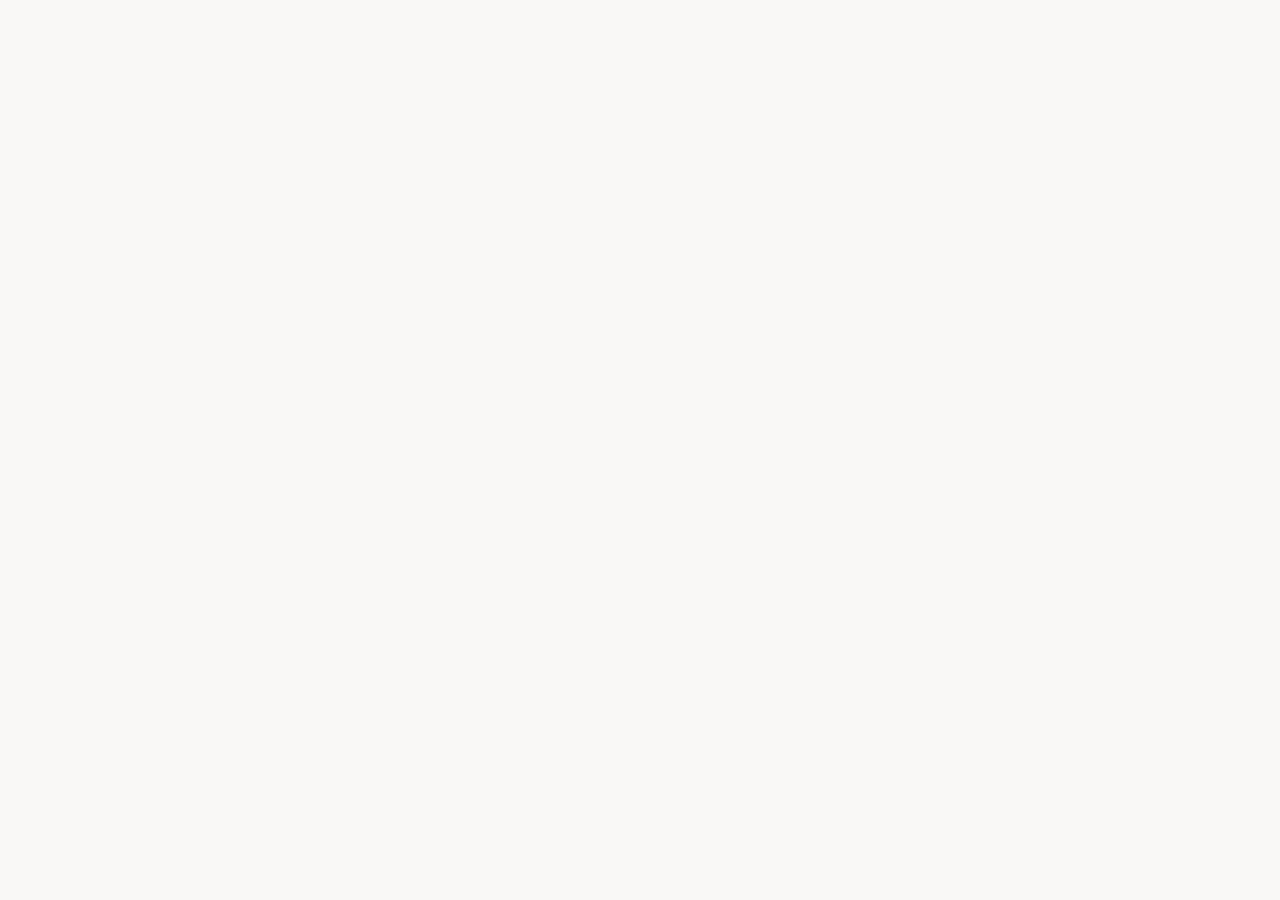
==== commit 5f2051ff: "Update fmt.Println message from 'Hello' to 'Goodbye'" ====
--- a/shirt.html
+++ b/shirt.html
@@ -1,1124 +1,713 @@
 
 <!DOCTYPE html>
-<html lang="en">
+<html lang="bn">
 <head>
-  <meta charset="UTF-8" />
-  <meta name="viewport" content="width=device-width, initial-scale=1.0, maximum-scale=1.5" />
-  <title>MRST CROCKERY · preview</title>
-  <!-- Google Fonts + Font Awesome -->
-  <link rel="preconnect" href="https://fonts.googleapis.com" />
-  <link rel="preconnect" href="https://fonts.gstatic.com" crossorigin />
-  <link href="https://fonts.googleapis.com/css2?family=Inter:opsz,wght@14..32,300;14..32,400;14..32,500;14..32,600;14..32,700;14..32,800&display=swap" rel="stylesheet" />
-  <link rel="stylesheet" href="https://cdnjs.cloudflare.com/ajax/libs/font-awesome/6.0.0-beta3/css/all.min.css" />
-  <style>
-    * {
-      margin: 0;
-      padding: 0;
-      box-sizing: border-box;
-      font-family: 'Inter', sans-serif;
-    }
-    body {
-      background: #faf8f6;
-      color: #1e1e2a;
-      transition: background 0.2s, color 0.2s;
-      padding-bottom: 80px;
-    }
-    body.dark {
-      background: #14141e;
-      color: #eaeaea;
-    }
-    a { text-decoration: none; color: inherit; }
-    ul { list-style: none; }
-
-    /* glassmorphism card */
-    .glass {
-      background: rgba(255, 255, 255, 0.55);
-      backdrop-filter: blur(6px);
-      -webkit-backdrop-filter: blur(6px);
-      border: 1px solid rgba(255, 255, 255, 0.25);
-      border-radius: 28px;
-      box-shadow: 0 12px 30px rgba(0, 0, 0, 0.03);
-    }
-    .dark .glass {
-      background: rgba(30, 30, 46, 0.7);
-      border-color: rgba(255, 215, 0, 0.15);
-    }
-
-    /* container */
-    .container {
-      max-width: 1300px;
-      margin: 0 auto;
-      padding: 0 20px;
-    }
-
-    /* header */
-    .header {
-      position: sticky;
-      top: 0;
-      z-index: 100;
-      padding: 12px 0;
-      background: rgba(255, 255, 255, 0.75);
-      backdrop-filter: blur(8px);
-      border-bottom: 1px solid rgba(0,0,0,0.02);
-    }
-    .dark .header {
-      background: rgba(20, 20, 30, 0.85);
-    }
-    .header .container {
-      display: flex;
-      align-items: center;
-      flex-wrap: wrap;
-      gap: 12px 16px;
-    }
-    .logo {
-      font-size: 1.9rem;
-      font-weight: 800;
-      letter-spacing: -0.5px;
-      background: linear-gradient(135deg, #b8860b, #ffb347);
-      -webkit-background-clip: text;
-      -webkit-text-fill-color: transparent;
-      background-clip: text;
-      margin-right: 6px;
-    }
-    .logo i {
-      background: none;
-      -webkit-text-fill-color: #b8860b;
-      margin-right: 4px;
-    }
-    .search-wrap {
-      flex: 1 1 240px;
-      display: flex;
-      background: rgba(255,255,255,0.5);
-      border-radius: 60px;
-      padding: 2px 4px 2px 18px;
-      border: 1px solid rgba(0,0,0,0.04);
-      backdrop-filter: blur(4px);
-    }
-    .dark .search-wrap {
-      background: rgba(50,50,70,0.4);
-      border-color: rgba(255,215,0,0.1);
-    }
-    .search-wrap input {
-      flex: 1;
-      border: none;
-      background: transparent;
-      padding: 10px 0;
-      font-size: 0.9rem;
-      outline: none;
-      min-width: 80px;
-    }
-    .search-wrap button {
-      background: #b8860b;
-      border: none;
-      border-radius: 40px;
-      padding: 8px 20px;
-      color: white;
-      font-weight: 600;
-      cursor: pointer;
-      transition: 0.2s;
-    }
-    .search-wrap button:hover { background: #a06e0a; }
-
-    .nav-icons {
-      display: flex;
-      align-items: center;
-      gap: 12px;
-      flex-wrap: wrap;
-    }
-    .nav-icons a, .nav-icons .icon-btn {
-      background: rgba(255,255,240,0.3);
-      border-radius: 40px;
-      padding: 8px 12px;
-      font-size: 1rem;
-      display: flex;
-      align-items: center;
-      gap: 6px;
-      border: 1px solid transparent;
-      transition: 0.2s;
-      color: #1e1e2a;
-      font-weight: 500;
-    }
-    .dark .nav-icons a, .dark .nav-icons .icon-btn {
-      color: #eaeaea;
-      background: rgba(255,255,255,0.04);
-    }
-    .nav-icons a:hover, .nav-icons .icon-btn:hover {
-      border-color: #b8860b;
-      background: rgba(184,134,11,0.08);
-    }
-    .cart-badge {
-      background: #b8860b;
-      color: white;
-      border-radius: 30px;
-      padding: 0 10px;
-      font-size: 0.75rem;
-      font-weight: 700;
-    }
-
-    /* hero slider */
-    .hero-slider {
-      margin: 24px 0;
-      border-radius: 40px;
-      overflow: hidden;
-      background: linear-gradient(145deg, #f3efe8, #fffcf7);
-      padding: 30px 30px 30px 40px;
-      display: flex;
-      flex-wrap: wrap;
-      align-items: center;
-      justify-content: space-between;
-      box-shadow: 0 12px 40px rgba(0,0,0,0.02);
-    }
-    .dark .hero-slider {
-      background: #1f1f30;
-    }
-    .hero-text h2 {
-      font-size: 2.4rem;
-      font-weight: 700;
-      letter-spacing: -0.02em;
-      line-height: 1.1;
-    }
-    .hero-text .gold {
-      color: #b8860b;
-    }
-    .hero-text p {
-      margin: 12px 0 18px;
-      opacity: 0.7;
-    }
-    .btn-primary {
-      background: #b8860b;
-      border: none;
-      padding: 12px 34px;
-      border-radius: 60px;
-      font-weight: 700;
-      color: white;
-      font-size: 1rem;
-      box-shadow: 0 4px 12px rgba(184,134,11,0.3);
-      transition: 0.2s;
-      display: inline-block;
-    }
-    .btn-primary:hover {
-      background: #9e740a;
-      transform: scale(0.97);
-    }
-    .hero-badge {
-      background: #ffedd5;
-      border-radius: 60px;
-      padding: 6px 20px;
-      display: inline-block;
-      font-weight: 600;
-      color: #7a5d0b;
-    }
-
-    /* categories grid */
-    .cat-grid {
-      display: flex;
-      flex-wrap: wrap;
-      gap: 12px;
-      margin: 28px 0;
-      justify-content: center;
-    }
-    .cat-item {
-      background: white;
-      padding: 8px 20px;
-      border-radius: 60px;
-      font-weight: 500;
-      font-size: 0.85rem;
-      box-shadow: 0 2px 8px rgba(0,0,0,0.02);
-      transition: 0.2s;
-      border: 1px solid rgba(0,0,0,0.02);
-      cursor: default;
-    }
-    .dark .cat-item {
-      background: #252537;
-      color: #ddd;
-    }
-    .cat-item:hover {
-      border-color: #b8860b;
-      transform: translateY(-2px);
-    }
-
-    /* product grid */
-    .section-title {
-      font-size: 1.7rem;
-      font-weight: 700;
-      margin: 30px 0 16px;
-      display: flex;
-      align-items: center;
-      gap: 12px;
-    }
-    .section-title i { color: #b8860b; }
-    .product-grid {
-      display: grid;
-      grid-template-columns: repeat(auto-fill, minmax(180px, 1fr));
-      gap: 24px 16px;
-    }
-    .product-card {
-      background: white;
-      border-radius: 28px;
-      padding: 16px 14px 18px;
-      transition: 0.25s ease;
-      box-shadow: 0 4px 16px rgba(0,0,0,0.01);
-      border: 1px solid rgba(0,0,0,0.02);
-      position: relative;
-    }
-    .dark .product-card {
-      background: #202032;
-      border-color: #2e2e44;
-    }
-    .product-card:hover {
-      transform: translateY(-6px);
-      box-shadow: 0 20px 40px rgba(0,0,0,0.02);
-      border-color: rgba(184,134,11,0.2);
-    }
-    .product-img {
-      width: 100%;
-      aspect-ratio: 1/1;
-      background: #f2ede8;
-      border-radius: 20px;
-      display: flex;
-      align-items: center;
-      justify-content: center;
-      font-size: 3.6rem;
-      color: #b8860b;
-      margin-bottom: 12px;
-    }
-    .product-name {
-      font-weight: 600;
-      font-size: 0.95rem;
-      margin: 4px 0 2px;
-    }
-    .product-price {
-      display: flex;
-      gap: 8px;
-      align-items: baseline;
-      flex-wrap: wrap;
-    }
-    .price-old {
-      text-decoration: line-through;
-      opacity: 0.5;
-      font-size: 0.8rem;
-    }
-    .price-new {
-      font-weight: 700;
-      color: #b8860b;
-      font-size: 1.1rem;
-    }
-    .rating {
-      color: #f5b342;
-      font-size: 0.8rem;
-    }
-    .badge-discount {
-      background: #b8860b;
-      color: white;
-      padding: 2px 12px;
-      border-radius: 40px;
-      font-size: 0.7rem;
-      font-weight: 700;
-      position: absolute;
-      top: 12px;
-      right: 12px;
-    }
-    .product-actions {
-      display: flex;
-      gap: 4px;
-      margin-top: 12px;
-    }
-    .product-actions button {
-      background: transparent;
-      border: 1px solid #ddd;
-      border-radius: 40px;
-      padding: 6px 12px;
-      font-size: 0.7rem;
-      font-weight: 600;
-      cursor: pointer;
-      transition: 0.15s;
-      flex: 1;
-    }
-    .product-actions .add-cart {
-      background: #b8860b;
-      border: none;
-      color: white;
-    }
-    .product-actions .add-cart:hover { background: #9e740a; }
-
-    /* flash sale */
-    .flash-countdown {
-      display: flex;
-      gap: 12px;
-      align-items: center;
-      font-weight: 700;
-    }
-    .countdown-item {
-      background: #1e1e2a;
-      color: white;
-      padding: 4px 12px;
-      border-radius: 40px;
-      font-size: 1.2rem;
-    }
-    .dark .countdown-item { background: #b8860b; color: #14141e; }
-
-    /* footer */
-    .footer {
-      margin-top: 60px;
-      padding: 40px 0 20px;
-      border-top: 1px solid rgba(0,0,0,0.03);
-      background: rgba(255,255,255,0.3);
-      backdrop-filter: blur(4px);
-    }
-    .dark .footer {
-      background: #1a1a2c;
-      border-color: #2b2b40;
-    }
-    .footer-grid {
-      display: grid;
-      grid-template-columns: repeat(auto-fit, minmax(150px,1fr));
-      gap: 30px;
-    }
-    .footer h4 { margin-bottom: 12px; font-weight: 700; }
-    .footer a { opacity: 0.7; display: block; margin: 6px 0; }
-    .footer a:hover { opacity: 1; color: #b8860b; }
-
-    /* mobile bottom cart */
-    .mobile-bottom-cart {
-      display: none;
-      position: fixed;
-      bottom: 0;
-      left: 0;
-      width: 100%;
-      background: rgba(255,255,255,0.85);
-      backdrop-filter: blur(8px);
-      padding: 12px 20px;
-      border-top: 1px solid rgba(0,0,0,0.04);
-      justify-content: space-between;
-      z-index: 99;
-    }
-    .dark .mobile-bottom-cart {
-      background: #1e1e30;
-      border-color: #333;
-    }
-    @media (max-width: 680px) {
-      .mobile-bottom-cart { display: flex; }
-      .header .container { gap: 8px; }
-      .logo { font-size: 1.4rem; }
-      .search-wrap { flex: 1 1 120px; }
-      .nav-icons a span { display: none; }
-      .hero-slider { padding: 20px; flex-direction: column; text-align: center; }
-    }
-
-    /* back to top */
-    .back-top {
-      position: fixed;
-      bottom: 90px;
-      right: 24px;
-      background: #b8860b;
-      color: white;
-      border: none;
-      border-radius: 60px;
-      padding: 14px 18px;
-      font-size: 1.2rem;
-      box-shadow: 0 6px 18px rgba(0,0,0,0.1);
-      cursor: pointer;
-      z-index: 90;
-      transition: 0.2s;
-    }
-    .back-top:hover { transform: scale(0.95); }
-    @media (max-width: 680px) { .back-top { bottom: 80px; right: 16px; } }
-
-    .whatsapp-chat {
-      position: fixed;
-      bottom: 140px;
-      right: 20px;
-      background: #25D366;
-      color: white;
-      border-radius: 60px;
-      padding: 12px 16px;
-      z-index: 90;
-      font-weight: 600;
-      box-shadow: 0 4px 14px rgba(0,0,0,0.1);
-      display: flex;
-      gap: 8px;
-    }
-    @media (max-width: 680px) { .whatsapp-chat { bottom: 130px; } }
-  </style>
-</head>
-<body>
-  <!-- header -->
-  <header class="header" id="header">
-    <div class="container">
-      <div class="logo"><i class="fas fa-utensils"></i> MRST</div>
-      <div class="search-wrap">
-        <input type="text" placeholder="Search premium crockery..." />
-        <button><i class="fas fa-search"></i></button>
-      </div>
-      <div class="nav-icons">
-        <a href="#"><i class="far fa-heart"></i> <span>Wishlist</span></a>
-        <a href="#"><i class="fas fa-shopping-cart"></i> <span>Cart</span> <span class="cart-badge">3</span></a>
-        <a href="#"><i class="far fa-user-circle"></i> <span>Account</span></a>
-        <a href="#"><i class="far fa-bell"></i></a>
-        <a href="#"><i class="fas fa-globe"></i> EN</a>
-        <button class="icon-btn" onclick="document.body.classList.toggle('dark')"><i class="fas fa-moon"></i></button>
-      </div>
-    </div>
-  </header>
-
-  <main class="container">
-    <!-- hero slider -->
-    <section class="hero-slider glass">
-      <div class="hero-text">
-        <span class="hero-badge"><i class="fas fa-truck"></i> Free delivery over $50</span>
-        <h2>Elegance <span class="gold">meets</span> table</h2>
-        <p>Premium crockery · up to 40% off</p>
-        <a href="#" class="btn-primary">Shop now <i class="fas fa-arrow-right"></i></a>
-      </div>
-      <div style="font-size: 5rem; color: #b8860b;"><i class="fas fa-utensil-spoon"></i> <i class="fas fa-wine-glass-alt"></i></div>
-    </section>
-
-    <!-- categories chips -->
-    <div class="cat-grid">
-      <span class="cat-item">Dinner Set</span><span class="cat-item">Plate</span><span class="cat-item">Bowl</span>
-      <span class="cat-item">Glass</span><span class="cat-item">Cup & Saucer</span><span class="cat-item">Mug</span>
-      <span class="cat-item">Spoon</span><span class="cat-item">Fork</span><span class="cat-item">Knife</span>
-      <span class="cat-item">Kitchen Tools</span><span class="cat-item">Rice Cooker</span><span class="cat-item">Electric Kettle</span>
-      <span class="cat-item">Blender</span><span class="cat-item">Pressure Cooker</span><span class="cat-item">Fry Pan</span>
-      <span class="cat-item">Cooking Pot</span><span class="cat-item">Water Bottle</span><span class="cat-item">Flask</span>
-      <span class="cat-item">Lunch Box</span><span class="cat-item">Storage Container</span><span class="cat-item">Serving Tray</span>
-      <span class="cat-item">Home Decoration</span><span class="cat-item">Gift Items</span><span class="cat-item">New Arrivals</span>
-      <span class="cat-item">Best Selling</span><span class="cat-item">Flash Sale</span>
-    </div>
-
-    <!-- flash sale -->
-    <div class="section-title"><i class="fas fa-bolt"></i> Flash Sale <div class="flash-countdown"><span class="countdown-item">12h</span><span class="countdown-item">28m</span><span class="countdown-item">45s</span></div></div>
-    <div class="product-grid" id="flashGrid"></div>
-
-    <!-- featured -->
-    <div class="section-title"><i class="fas fa-star"></i> Featured Products</div>
-    <div class="product-grid" id="featuredGrid"></div>
-
-    <!-- best sellers -->
-    <div class="section-title"><i class="fas fa-crown"></i> Best Sellers</div>
-    <div class="product-grid" id="bestGrid"></div>
-  </main>
-
-  <!-- footer -->
-  <footer class="footer">
-    <div class="container footer-grid">
-      <div><h4>MRST CROCKERY</h4><p style="opacity:0.6;">Premium tableware since 2022</p></div>
-      <div><h4>Support</h4><a href="#">FAQ</a><a href="#">Contact</a><a href="#">Track Order</a></div>
-      <div><h4>Policy</h4><a href="#">Privacy</a><a href="#">Terms</a><a href="#">Return</a></div>
-      <div><h4>Follow</h4><a href="#"><i class="fab fa-facebook"></i> Facebook</a><a href="#"><i class="fab fa-instagram"></i> Instagram</a></div>
-    </div>
-    <div style="text-align:center; margin-top: 30px; opacity:0.4; font-size:0.8rem;">© 2026 MRST · crafted with <i class="fas fa-heart" style="color:#b8860b;"></i></div>
-  </footer>
-
-  <!-- sticky bottom cart (mobile) -->
-  <div class="mobile-bottom-cart">
-    <span><i class="fas fa-shopping-cart"></i> 3 items · $142</span>
-    <a href="#" class="btn-primary" style="padding:8px 28px;">View cart</a>
-  </div>
-
-  <!-- back to top -->
-  <button class="back-top" onclick="window.scrollTo({top:0,behavior:'smooth'})"><i class="fas fa-arrow-up"></i></button>
-
-  <!-- whatsapp chat -->
-  <div class="whatsapp-chat"><i class="fab fa-whatsapp"></i> Chat</div>
-
-  <script>
-    // product data
-    const products = [
-      { name: 'Gold Rim Dinner Set', price: 89, old: 129, rating: 4.8, sold: 340, img: '🍽️' },
-      { name: 'Porcelain Bowl Set', price: 34, old: 55, rating: 4.6, sold: 210, img: '🥣' },
-      { name: 'Crystal Glasses (6pc)', price: 47, old: 72, rating: 4.9, sold: 180, img: '🥂' },
-      { name: 'Ceramic Mug', price: 19, old: 28, rating: 4.5, sold: 520, img: '☕' },
-      { name: 'Tea Cup & Saucer', price: 27, old: 42, rating: 4.7, sold: 290, img: '🫖' },
-      { name: 'Stainless Spoon Set', price: 16, old: 24, rating: 4.4, sold: 680, img: '🥄' },
-      { name: 'Fork & Knife Set', price: 22, old: 35, rating: 4.6, sold: 410, img: '🍴' },
-      { name: 'Electric Kettle', price: 64, old: 99, rating: 4.7, sold: 150, img: '🫖' },
-    ];
-
-    function renderProducts(gridId, list) {
-      const grid = document.getElementById(gridId);
-      if (!grid) return;
-      grid.innerHTML = list.map(p => `
-        <div class="product-card">
-          <div class="badge-discount">${Math.round((1 - p.price/p.old)*100)}%</div>
-          <div class="product-img">${p.img}</div>
-          <div class="product-name">${p.name}</div>
-          <div class="product-price"><span class="price-old">$${p.old}</span><span class="price-new">$${p.price}</span></div>
-          <div class="rating"><i class="fas fa-star"></i> ${p.rating} · ${p.sold} sold</div>
-          <div class="product-actions"><button class="add-cart"><i class="fas fa-cart-plus"></i> Add</button><button><i class="far fa-heart"></i></button></div>
-        </div>
-      `).join('');
-    }
-
-    renderProducts('flashGrid', products.slice(0, 4));
-    renderProducts('featuredGrid', products.slice(2, 6));
-    renderProducts('bestGrid', products.slice(3, 7));
-
-    // lazy loading simulation
-    document.addEventListener('DOMContentLoaded', () => {
-      console.log('MRST CROCKERY ready');
-    });
-  </script>
-</body>
-</html><!DOCTYPE html>
-<html lang="en">
-<head>
-  <meta charset="UTF-8" />
-  <meta name="viewport" content="width=device-width, initial-scale=1.0, maximum-scale=1.5" />
-  <title>MRST CROCKERY · preview</title>
-  <!-- Google Fonts + Font Awesome -->
-  <link rel="preconnect" href="https://fonts.googleapis.com" />
-  <link rel="preconnect" href="https://fonts.gstatic.com" crossorigin />
-  <link href="https://fonts.googleapis.com/css2?family=Inter:opsz,wght@14..32,300;14..32,400;14..32,500;14..32,600;14..32,700;14..32,800&display=swap" rel="stylesheet" />
-  <link rel="stylesheet" href="https://cdnjs.cloudflare.com/ajax/libs/font-awesome/6.0.0-beta3/css/all.min.css" />
-  <style>
-    * {
-      margin: 0;
-      padding: 0;
-      box-sizing: border-box;
-      font-family: 'Inter', sans-serif;
-    }
-    body {
-      background: #faf8f6;
-      color: #1e1e2a;
-      transition: background 0.2s, color 0.2s;
-      padding-bottom: 80px;
-    }
-    body.dark {
-      background: #14141e;
-      color: #eaeaea;
-    }
-    a { text-decoration: none; color: inherit; }
-    ul { list-style: none; }
-
-    /* glassmorphism card */
-    .glass {
-      background: rgba(255, 255, 255, 0.55);
-      backdrop-filter: blur(6px);
-      -webkit-backdrop-filter: blur(6px);
-      border: 1px solid rgba(255, 255, 255, 0.25);
-      border-radius: 28px;
-      box-shadow: 0 12px 30px rgba(0, 0, 0, 0.03);
-    }
-    .dark .glass {
-      background: rgba(30, 30, 46, 0.7);
-      border-color: rgba(255, 215, 0, 0.15);
-    }
-
-    /* container */
-    .container {
-      max-width: 1300px;
-      margin: 0 auto;
-      padding: 0 20px;
-    }
-
-    /* header */
-    .header {
-      position: sticky;
-      top: 0;
-      z-index: 100;
-      padding: 12px 0;
-      background: rgba(255, 255, 255, 0.75);
-      backdrop-filter: blur(8px);
-      border-bottom: 1px solid rgba(0,0,0,0.02);
-    }
-    .dark .header {
-      background: rgba(20, 20, 30, 0.85);
-    }
-    .header .container {
-      display: flex;
-      align-items: center;
-      flex-wrap: wrap;
-      gap: 12px 16px;
-    }
-    .logo {
-      font-size: 1.9rem;
-      font-weight: 800;
-      letter-spacing: -0.5px;
-      background: linear-gradient(135deg, #b8860b, #ffb347);
-      -webkit-background-clip: text;
-      -webkit-text-fill-color: transparent;
-      background-clip: text;
-      margin-right: 6px;
-    }
-    .logo i {
-      background: none;
-      -webkit-text-fill-color: #b8860b;
-      margin-right: 4px;
-    }
-    .search-wrap {
-      flex: 1 1 240px;
-      display: flex;
-      background: rgba(255,255,255,0.5);
-      border-radius: 60px;
-      padding: 2px 4px 2px 18px;
-      border: 1px solid rgba(0,0,0,0.04);
-      backdrop-filter: blur(4px);
-    }
-    .dark .search-wrap {
-      background: rgba(50,50,70,0.4);
-      border-color: rgba(255,215,0,0.1);
-    }
-    .search-wrap input {
-      flex: 1;
-      border: none;
-      background: transparent;
-      padding: 10px 0;
-      font-size: 0.9rem;
-      outline: none;
-      min-width: 80px;
-    }
-    .search-wrap button {
-      background: #b8860b;
-      border: none;
-      border-radius: 40px;
-      padding: 8px 20px;
-      color: white;
-      font-weight: 600;
-      cursor: pointer;
-      transition: 0.2s;
-    }
-    .search-wrap button:hover { background: #a06e0a; }
-
-    .nav-icons {
-      display: flex;
-      align-items: center;
-      gap: 12px;
-      flex-wrap: wrap;
-    }
-    .nav-icons a, .nav-icons .icon-btn {
-      background: rgba(255,255,240,0.3);
-      border-radius: 40px;
-      padding: 8px 12px;
-      font-size: 1rem;
-      display: flex;
-      align-items: center;
-      gap: 6px;
-      border: 1px solid transparent;
-      transition: 0.2s;
-      color: #1e1e2a;
-      font-weight: 500;
-    }
-    .dark .nav-icons a, .dark .nav-icons .icon-btn {
-      color: #eaeaea;
-      background: rgba(255,255,255,0.04);
-    }
-    .nav-icons a:hover, .nav-icons .icon-btn:hover {
-      border-color: #b8860b;
-      background: rgba(184,134,11,0.08);
-    }
-    .cart-badge {
-      background: #b8860b;
-      color: white;
-      border-radius: 30px;
-      padding: 0 10px;
-      font-size: 0.75rem;
-      font-weight: 700;
-    }
-
-    /* hero slider */
-    .hero-slider {
-      margin: 24px 0;
-      border-radius: 40px;
-      overflow: hidden;
-      background: linear-gradient(145deg, #f3efe8, #fffcf7);
-      padding: 30px 30px 30px 40px;
-      display: flex;
-      flex-wrap: wrap;
-      align-items: center;
-      justify-content: space-between;
-      box-shadow: 0 12px 40px rgba(0,0,0,0.02);
-    }
-    .dark .hero-slider {
-      background: #1f1f30;
-    }
-    .hero-text h2 {
-      font-size: 2.4rem;
-      font-weight: 700;
-      letter-spacing: -0.02em;
-      line-height: 1.1;
-    }
-    .hero-text .gold {
-      color: #b8860b;
-    }
-    .hero-text p {
-      margin: 12px 0 18px;
-      opacity: 0.7;
-    }
-    .btn-primary {
-      background: #b8860b;
-      border: none;
-      padding: 12px 34px;
-      border-radius: 60px;
-      font-weight: 700;
-      color: white;
-      font-size: 1rem;
-      box-shadow: 0 4px 12px rgba(184,134,11,0.3);
-      transition: 0.2s;
-      display: inline-block;
-    }
-    .btn-primary:hover {
-      background: #9e740a;
-      transform: scale(0.97);
-    }
-    .hero-badge {
-      background: #ffedd5;
-      border-radius: 60px;
-      padding: 6px 20px;
-      display: inline-block;
-      font-weight: 600;
-      color: #7a5d0b;
-    }
-
-    /* categories grid */
-    .cat-grid {
-      display: flex;
-      flex-wrap: wrap;
-      gap: 12px;
-      margin: 28px 0;
-      justify-content: center;
-    }
-    .cat-item {
-      background: white;
-      padding: 8px 20px;
-      border-radius: 60px;
-      font-weight: 500;
-      font-size: 0.85rem;
-      box-shadow: 0 2px 8px rgba(0,0,0,0.02);
-      transition: 0.2s;
-      border: 1px solid rgba(0,0,0,0.02);
-      cursor: default;
-    }
-    .dark .cat-item {
-      background: #252537;
-      color: #ddd;
-    }
-    .cat-item:hover {
-      border-color: #b8860b;
-      transform: translateY(-2px);
-    }
-
-    /* product grid */
-    .section-title {
-      font-size: 1.7rem;
-      font-weight: 700;
-      margin: 30px 0 16px;
-      display: flex;
-      align-items: center;
-      gap: 12px;
-    }
-    .section-title i { color: #b8860b; }
-    .product-grid {
-      display: grid;
-      grid-template-columns: repeat(auto-fill, minmax(180px, 1fr));
-      gap: 24px 16px;
-    }
-    .product-card {
-      background: white;
-      border-radius: 28px;
-      padding: 16px 14px 18px;
-      transition: 0.25s ease;
-      box-shadow: 0 4px 16px rgba(0,0,0,0.01);
-      border: 1px solid rgba(0,0,0,0.02);
-      position: relative;
-    }
-    .dark .product-card {
-      background: #202032;
-      border-color: #2e2e44;
-    }
-    .product-card:hover {
-      transform: translateY(-6px);
-      box-shadow: 0 20px 40px rgba(0,0,0,0.02);
-      border-color: rgba(184,134,11,0.2);
-    }
-    .product-img {
-      width: 100%;
-      aspect-ratio: 1/1;
-      background: #f2ede8;
-      border-radius: 20px;
-      display: flex;
-      align-items: center;
-      justify-content: center;
-      font-size: 3.6rem;
-      color: #b8860b;
-      margin-bottom: 12px;
-    }
-    .product-name {
-      font-weight: 600;
-      font-size: 0.95rem;
-      margin: 4px 0 2px;
-    }
-    .product-price {
-      display: flex;
-      gap: 8px;
-      align-items: baseline;
-      flex-wrap: wrap;
-    }
-    .price-old {
-      text-decoration: line-through;
-      opacity: 0.5;
-      font-size: 0.8rem;
-    }
-    .price-new {
-      font-weight: 700;
-      color: #b8860b;
-      font-size: 1.1rem;
-    }
-    .rating {
-      color: #f5b342;
-      font-size: 0.8rem;
-    }
-    .badge-discount {
-      background: #b8860b;
-      color: white;
-      padding: 2px 12px;
-      border-radius: 40px;
-      font-size: 0.7rem;
-      font-weight: 700;
-      position: absolute;
-      top: 12px;
-      right: 12px;
-    }
-    .product-actions {
-      display: flex;
-      gap: 4px;
-      margin-top: 12px;
-    }
-    .product-actions button {
-      background: transparent;
-      border: 1px solid #ddd;
-      border-radius: 40px;
-      padding: 6px 12px;
-      font-size: 0.7rem;
-      font-weight: 600;
-      cursor: pointer;
-      transition: 0.15s;
-      flex: 1;
-    }
-    .product-actions .add-cart {
-      background: #b8860b;
-      border: none;
-      color: white;
-    }
-    .product-actions .add-cart:hover { background: #9e740a; }
-
-    /* flash sale */
-    .flash-countdown {
-      display: flex;
-      gap: 12px;
-      align-items: center;
-      font-weight: 700;
-    }
-    .countdown-item {
-      background: #1e1e2a;
-      color: white;
-      padding: 4px 12px;
-      border-radius: 40px;
-      font-size: 1.2rem;
-    }
-    .dark .countdown-item { background: #b8860b; color: #14141e; }
-
-    /* footer */
-    .footer {
-      margin-top: 60px;
-      padding: 40px 0 20px;
-      border-top: 1px solid rgba(0,0,0,0.03);
-      background: rgba(255,255,255,0.3);
-      backdrop-filter: blur(4px);
-    }
-    .dark .footer {
-      background: #1a1a2c;
-      border-color: #2b2b40;
-    }
-    .footer-grid {
-      display: grid;
-      grid-template-columns: repeat(auto-fit, minmax(150px,1fr));
-      gap: 30px;
-    }
-    .footer h4 { margin-bottom: 12px; font-weight: 700; }
-    .footer a { opacity: 0.7; display: block; margin: 6px 0; }
-    .footer a:hover { opacity: 1; color: #b8860b; }
-
-    /* mobile bottom cart */
-    .mobile-bottom-cart {
-      display: none;
-      position: fixed;
-      bottom: 0;
-      left: 0;
-      width: 100%;
-      background: rgba(255,255,255,0.85);
-      backdrop-filter: blur(8px);
-      padding: 12px 20px;
-      border-top: 1px solid rgba(0,0,0,0.04);
-      justify-content: space-between;
-      z-index: 99;
-    }
-    .dark .mobile-bottom-cart {
-      background: #1e1e30;
-      border-color: #333;
-    }
-    @media (max-width: 680px) {
-      .mobile-bottom-cart { display: flex; }
-      .header .container { gap: 8px; }
-      .logo { font-size: 1.4rem; }
-      .search-wrap { flex: 1 1 120px; }
-      .nav-icons a span { display: none; }
-      .hero-slider { padding: 20px; flex-direction: column; text-align: center; }
-    }
-
-    /* back to top */
-    .back-top {
-      position: fixed;
-      bottom: 90px;
-      right: 24px;
-      background: #b8860b;
-      color: white;
-      border: none;
-      border-radius: 60px;
-      padding: 14px 18px;
-      font-size: 1.2rem;
-      box-shadow: 0 6px 18px rgba(0,0,0,0.1);
-      cursor: pointer;
-      z-index: 90;
-      transition: 0.2s;
-    }
-    .back-top:hover { transform: scale(0.95); }
-    @media (max-width: 680px) { .back-top { bottom: 80px; right: 16px; } }
-
-    .whatsapp-chat {
-      position: fixed;
-      bottom: 140px;
-      right: 20px;
-      background: #25D366;
-      color: white;
-      border-radius: 60px;
-      padding: 12px 16px;
-      z-index: 90;
-      font-weight: 600;
-      box-shadow: 0 4px 14px rgba(0,0,0,0.1);
-      display: flex;
-      gap: 8px;
-    }
-    @media (max-width: 680px) { .whatsapp-chat { bottom: 130px; } }
-  </style>
-</head>
-<body>
-  <!-- header -->
-  <header class="header" id="header">
-    <div class="container">
-      <div class="logo"><i class="fas fa-utensils"></i> MRST</div>
-      <div class="search-wrap">
-        <input type="text" placeholder="Search premium crockery..." />
-        <button><i class="fas fa-search"></i></button>
-      </div>
-      <div class="nav-icons">
-        <a href="#"><i class="far fa-heart"></i> <span>Wishlist</span></a>
-        <a href="#"><i class="fas fa-shopping-cart"></i> <span>Cart</span> <span class="cart-badge">3</span></a>
-        <a href="#"><i class="far fa-user-circle"></i> <span>Account</span></a>
-        <a href="#"><i class="far fa-bell"></i></a>
-        <a href="#"><i class="fas fa-globe"></i> EN</a>
-        <button class="icon-btn" onclick="document.body.classList.toggle('dark')"><i class="fas fa-moon"></i></button>
-      </div>
-    </div>
-  </header>
-
-  <main class="container">
-    <!-- hero slider -->
-    <section class="hero-slider glass">
-      <div class="hero-text">
-        <span class="hero-badge"><i class="fas fa-truck"></i> Free delivery over $50</span>
-        <h2>Elegance <span class="gold">meets</span> table</h2>
-        <p>Premium crockery · up to 40% off</p>
-        <a href="#" class="btn-primary">Shop now <i class="fas fa-arrow-right"></i></a>
-      </div>
-      <div style="font-size: 5rem; color: #b8860b;"><i class="fas fa-utensil-spoon"></i> <i class="fas fa-wine-glass-alt"></i></div>
-    </section>
-
-    <!-- categories chips -->
-    <div class="cat-grid">
-      <span class="cat-item">Dinner Set</span><span class="cat-item">Plate</span><span class="cat-item">Bowl</span>
-      <span class="cat-item">Glass</span><span class="cat-item">Cup & Saucer</span><span class="cat-item">Mug</span>
-      <span class="cat-item">Spoon</span><span class="cat-item">Fork</span><span class="cat-item">Knife</span>
-      <span class="cat-item">Kitchen Tools</span><span class="cat-item">Rice Cooker</span><span class="cat-item">Electric Kettle</span>
-      <span class="cat-item">Blender</span><span class="cat-item">Pressure Cooker</span><span class="cat-item">Fry Pan</span>
-      <span class="cat-item">Cooking Pot</span><span class="cat-item">Water Bottle</span><span class="cat-item">Flask</span>
-      <span class="cat-item">Lunch Box</span><span class="cat-item">Storage Container</span><span class="cat-item">Serving Tray</span>
-      <span class="cat-item">Home Decoration</span><span class="cat-item">Gift Items</span><span class="cat-item">New Arrivals</span>
-      <span class="cat-item">Best Selling</span><span class="cat-item">Flash Sale</span>
-    </div>
-
-    <!-- flash sale -->
-    <div class="section-title"><i class="fas fa-bolt"></i> Flash Sale <div class="flash-countdown"><span class="countdown-item">12h</span><span class="countdown-item">28m</span><span class="countdown-item">45s</span></div></div>
-    <div class="product-grid" id="flashGrid"></div>
-
-    <!-- featured -->
-    <div class="section-title"><i class="fas fa-star"></i> Featured Products</div>
-    <div class="product-grid" id="featuredGrid"></div>
-
-    <!-- best sellers -->
-    <div class="section-title"><i class="fas fa-crown"></i> Best Sellers</div>
-    <div class="product-grid" id="bestGrid"></div>
-  </main>
-
-  <!-- footer -->
-  <footer class="footer">
-    <div class="container footer-grid">
-      <div><h4>MRST CROCKERY</h4><p style="opacity:0.6;">Premium tableware since 2022</p></div>
-      <div><h4>Support</h4><a href="#">FAQ</a><a href="#">Contact</a><a href="#">Track Order</a></div>
-      <div><h4>Policy</h4><a href="#">Privacy</a><a href="#">Terms</a><a href="#">Return</a></div>
-      <div><h4>Follow</h4><a href="#"><i class="fab fa-facebook"></i> Facebook</a><a href="#"><i class="fab fa-instagram"></i> Instagram</a></div>
-    </div>
-    <div style="text-align:center; margin-top: 30px; opacity:0.4; font-size:0.8rem;">© 2026 MRST · crafted with <i class="fas fa-heart" style="color:#b8860b;"></i></div>
-  </footer>
-
-  <!-- sticky bottom cart (mobile) -->
-  <div class="mobile-bottom-cart">
-    <span><i class="fas fa-shopping-cart"></i> 3 items · $142</span>
-    <a href="#" class="btn-primary" style="padding:8px 28px;">View cart</a>
-  </div>
-
-  <!-- back to top -->
-  <button class="back-top" onclick="window.scrollTo({top:0,behavior:'smooth'})"><i class="fas fa-arrow-up"></i></button>
-
-  <!-- whatsapp chat -->
-  <div class="whatsapp-chat"><i class="fab fa-whatsapp"></i> Chat</div>
-
-  <script>
-    // product data
-    const products = [
-      { name: 'Gold Rim Dinner Set', price: 89, old: 129, rating: 4.8, sold: 340, img: '🍽️' },
-      { name: 'Porcelain Bowl Set', price: 34, old: 55, rating: 4.6, sold: 210, img: '🥣' },
-      { name: 'Crystal Glasses (6pc)', price: 47, old: 72, rating: 4.9, sold: 180, img: '🥂' },
-      { name: 'Ceramic Mug', price: 19, old: 28, rating: 4.5, sold: 520, img: '☕' },
-      { name: 'Tea Cup & Saucer', price: 27, old: 42, rating: 4.7, sold: 290, img: '🫖' },
-      { name: 'Stainless Spoon Set', price: 16, old: 24, rating: 4.4, sold: 680, img: '🥄' },
-      { name: 'Fork & Knife Set', price: 22, old: 35, rating: 4.6, sold: 410, img: '🍴' },
-      { name: 'Electric Kettle', price: 64, old: 99, rating: 4.7, sold: 150, img: '🫖' },
-    ];
-
-    function renderProducts(gridId, list) {
-      const grid = document.getElementById(gridId);
-      if (!grid) return;
-      grid.innerHTML = list.map(p => `
-        <div class="product-card">
-          <div class="badge-discount">${Math.round((1 - p.price/p.old)*100)}%</div>
-          <div class="product-img">${p.img}</div>
-          <div class="product-name">${p.name}</div>
-          <div class="product-price"><span class="price-old">$${p.old}</span><span class="price-new">$${p.price}</span></div>
-          <div class="rating"><i class="fas fa-star"></i> ${p.rating} · ${p.sold} sold</div>
-          <div class="product-actions"><button class="add-cart"><i class="fas fa-cart-plus"></i> Add</button><button><i class="far fa-heart"></i></button></div>
-        </div>
-      `).join('');
-    }
-
-    renderProducts('flashGrid', products.slice(0, 4));
-    renderProducts('featuredGrid', products.slice(2, 6));
-    renderProducts('bestGrid', products.slice(3, 7));
-
-    // lazy loading simulation
-    document.addEventListener('DOMContentLoaded', () => {
-      console.log('MRST CROCKERY ready');
-    });
-  </script>
-</body>
-</html>
+    <meta charset="UTF-8" />
+    <meta name="viewport" content="width=device-width, initial-scale=1.0, maximum-scale=1.5" />
+    <title>MRST CROCKERY · প্রিমিয়াম ক্রকারি</title>
+    <!-- Google Fonts + Font Awesome -->
+    <link rel="preconnect" href="https://fonts.googleapis.com" />
+    <link rel="preconnect" href="https://fonts.gstatic.com" crossorigin />
+    <link href="https://fonts.googleapis.com/css2?family=Inter:opsz,wght@14..32,300;14..32,400;14..32,500;14..32,600;14..32,700;14..32,800&display=swap" rel="stylesheet" />
+    <link rel="stylesheet" href="https://cdnjs.cloudflare.com/ajax/libs/font-awesome/6.0.0-beta3/css/all.min.css" />
+    <style>
+        * {
+            margin: 0;
+            padding: 0;
+            box-sizing: border-box;
+            font-family: 'Inter', sans-serif;
+        }
+        body {
+            background: #faf8f6;
+            color: #1e1e2a;
+            transition: background 0.3s, color 0.3s;
+            padding-bottom: 80px;
+        }
+        body.dark {
+            background: #14141e;
+            color: #eaeaea;
+        }
+        a {
+            text-decoration: none;
+            color: inherit;
+        }
+        ul {
+            list-style: none;
+        }
+
+        /* glassmorphism */
+        .glass {
+            background: rgba(255, 255, 255, 0.55);
+            backdrop-filter: blur(6px);
+            -webkit-backdrop-filter: blur(6px);
+            border: 1px solid rgba(255, 255, 255, 0.25);
+            border-radius: 28px;
+            box-shadow: 0 12px 30px rgba(0, 0, 0, 0.03);
+        }
+        .dark .glass {
+            background: rgba(30, 30, 46, 0.7);
+            border-color: rgba(255, 215, 0, 0.15);
+        }
+
+        .container {
+            max-width: 1300px;
+            margin: 0 auto;
+            padding: 0 20px;
+        }
+
+        /* Header */
+        .header {
+            position: sticky;
+            top: 0;
+            z-index: 1000;
+            padding: 12px 0;
+            background: rgba(255, 255, 255, 0.75);
+            backdrop-filter: blur(8px);
+            border-bottom: 1px solid rgba(0, 0, 0, 0.02);
+            transition: all 0.3s;
+        }
+        .dark .header {
+            background: rgba(20, 20, 30, 0.85);
+        }
+        .header .container {
+            display: flex;
+            align-items: center;
+            flex-wrap: wrap;
+            gap: 12px 16px;
+        }
+        .logo {
+            font-size: 1.9rem;
+            font-weight: 800;
+            letter-spacing: -0.5px;
+            background: linear-gradient(135deg, #b8860b, #ffb347);
+            -webkit-background-clip: text;
+            -webkit-text-fill-color: transparent;
+            background-clip: text;
+            margin-right: 6px;
+        }
+        .logo i {
+            background: none;
+            -webkit-text-fill-color: #b8860b;
+            margin-right: 4px;
+        }
+        .search-wrap {
+            flex: 1 1 240px;
+            display: flex;
+            background: rgba(255, 255, 255, 0.5);
+            border-radius: 60px;
+            padding: 2px 4px 2px 18px;
+            border: 1px solid rgba(0, 0, 0, 0.04);
+            backdrop-filter: blur(4px);
+        }
+        .dark .search-wrap {
+            background: rgba(50, 50, 70, 0.4);
+            border-color: rgba(255, 215, 0, 0.1);
+        }
+        .search-wrap input {
+            flex: 1;
+            border: none;
+            background: transparent;
+            padding: 10px 0;
+            font-size: 0.9rem;
+            outline: none;
+            min-width: 80px;
+        }
+        .search-wrap button {
+            background: #b8860b;
+            border: none;
+            border-radius: 40px;
+            padding: 8px 20px;
+            color: white;
+            font-weight: 600;
+            cursor: pointer;
+            transition: 0.3s;
+        }
+        .search-wrap button:hover {
+            background: #a06e0a;
+            transform: scale(0.95);
+        }
+
+        .nav-icons {
+            display: flex;
+            align-items: center;
+            gap: 12px;
+            flex-wrap: wrap;
+        }
+        .nav-icons a,
+        .nav-icons .icon-btn {
+            background: rgba(255, 255, 240, 0.3);
+            border-radius: 40px;
+            padding: 8px 12px;
+            font-size: 1rem;
+            display: flex;
+            align-items: center;
+            gap: 6px;
+            border: 1px solid transparent;
+            transition: 0.3s;
+            color: #1e1e2a;
+            font-weight: 500;
+            cursor: pointer;
+        }
+        .dark .nav-icons a,
+        .dark .nav-icons .icon-btn {
+            color: #eaeaea;
+            background: rgba(255, 255, 255, 0.04);
+        }
+        .nav-icons a:hover,
+        .nav-icons .icon-btn:hover {
+            border-color: #b8860b;
+            background: rgba(184, 134, 11, 0.08);
+            transform: translateY(-2px);
+        }
+        .cart-badge {
+            background: #b8860b;
+            color: white;
+            border-radius: 30px;
+            padding: 0 10px;
+            font-size: 0.75rem;
+            font-weight: 700;
+        }
+
+        /* Hero */
+        .hero-slider {
+            margin: 24px 0;
+            border-radius: 40px;
+            overflow: hidden;
+            background: linear-gradient(145deg, #f3efe8, #fffcf7);
+            padding: 30px 30px 30px 40px;
+            display: flex;
+            flex-wrap: wrap;
+            align-items: center;
+            justify-content: space-between;
+            box-shadow: 0 12px 40px rgba(0, 0, 0, 0.02);
+            animation: slideUp 0.8s ease;
+        }
+        @keyframes slideUp {
+            from {
+                opacity: 0;
+                transform: translateY(30px);
+            }
+            to {
+                opacity: 1;
+                transform: translateY(0);
+            }
+        }
+        .dark .hero-slider {
+            background: #1f1f30;
+        }
+        .hero-text h2 {
+            font-size: 2.4rem;
+            font-weight: 700;
+            letter-spacing: -0.02em;
+            line-height: 1.1;
+        }
+        .hero-text .gold {
+            color: #b8860b;
+        }
+        .hero-text p {
+            margin: 12px 0 18px;
+            opacity: 0.7;
+        }
+        .btn-primary {
+            background: #b8860b;
+            border: none;
+            padding: 12px 34px;
+            border-radius: 60px;
+            font-weight: 700;
+            color: white;
+            font-size: 1rem;
+            box-shadow: 0 4px 12px rgba(184, 134, 11, 0.3);
+            transition: 0.3s;
+            display: inline-block;
+            cursor: pointer;
+        }
+        .btn-primary:hover {
+            background: #9e740a;
+            transform: scale(0.97);
+        }
+        .hero-badge {
+            background: #ffedd5;
+            border-radius: 60px;
+            padding: 6px 20px;
+            display: inline-block;
+            font-weight: 600;
+            color: #7a5d0b;
+        }
+
+        /* Categories */
+        .cat-grid {
+            display: flex;
+            flex-wrap: wrap;
+            gap: 12px;
+            margin: 28px 0;
+            justify-content: center;
+        }
+        .cat-item {
+            background: white;
+            padding: 8px 20px;
+            border-radius: 60px;
+            font-weight: 500;
+            font-size: 0.85rem;
+            box-shadow: 0 2px 8px rgba(0, 0, 0, 0.02);
+            transition: 0.3s;
+            border: 1px solid rgba(0, 0, 0, 0.02);
+            cursor: pointer;
+        }
+        .dark .cat-item {
+            background: #252537;
+            color: #ddd;
+        }
+        .cat-item:hover {
+            border-color: #b8860b;
+            transform: translateY(-3px);
+            box-shadow: 0 8px 20px rgba(184, 134, 11, 0.1);
+        }
+
+        /* Products */
+        .section-title {
+            font-size: 1.7rem;
+            font-weight: 700;
+            margin: 30px 0 16px;
+            display: flex;
+            align-items: center;
+            gap: 12px;
+        }
+        .section-title i {
+            color: #b8860b;
+        }
+        .product-grid {
+            display: grid;
+            grid-template-columns: repeat(auto-fill, minmax(200px, 1fr));
+            gap: 24px 16px;
+        }
+        .product-card {
+            background: white;
+            border-radius: 28px;
+            padding: 16px 14px 18px;
+            transition: 0.3s ease;
+            box-shadow: 0 4px 16px rgba(0, 0, 0, 0.01);
+            border: 1px solid rgba(0, 0, 0, 0.02);
+            position: relative;
+            cursor: pointer;
+        }
+        .dark .product-card {
+            background: #202032;
+            border-color: #2e2e44;
+        }
+        .product-card:hover {
+            transform: translateY(-8px);
+            box-shadow: 0 20px 50px rgba(0, 0, 0, 0.08);
+            border-color: rgba(184, 134, 11, 0.3);
+        }
+        .product-img {
+            width: 100%;
+            aspect-ratio: 1/1;
+            background: #f2ede8;
+            border-radius: 20px;
+            display: flex;
+            align-items: center;
+            justify-content: center;
+            font-size: 3.6rem;
+            color: #b8860b;
+            margin-bottom: 12px;
+            transition: 0.3s;
+        }
+        .product-card:hover .product-img {
+            transform: scale(1.05);
+        }
+        .product-name {
+            font-weight: 600;
+            font-size: 0.95rem;
+            margin: 4px 0 2px;
+        }
+        .product-price {
+            display: flex;
+            gap: 8px;
+            align-items: baseline;
+            flex-wrap: wrap;
+        }
+        .price-old {
+            text-decoration: line-through;
+            opacity: 0.5;
+            font-size: 0.8rem;
+        }
+        .price-new {
+            font-weight: 700;
+            color: #b8860b;
+            font-size: 1.1rem;
+        }
+        .rating {
+            color: #f5b342;
+            font-size: 0.8rem;
+        }
+        .badge-discount {
+            background: #b8860b;
+            color: white;
+            padding: 2px 12px;
+            border-radius: 40px;
+            font-size: 0.7rem;
+            font-weight: 700;
+            position: absolute;
+            top: 12px;
+            right: 12px;
+            animation: pulse 2s infinite;
+        }
+        @keyframes pulse {
+            0%,
+            100% {
+                transform: scale(1);
+            }
+            50% {
+                transform: scale(1.05);
+            }
+        }
+        .product-actions {
+            display: flex;
+            gap: 4px;
+            margin-top: 12px;
+        }
+        .product-actions button {
+            background: transparent;
+            border: 1px solid #ddd;
+            border-radius: 40px;
+            padding: 6px 12px;
+            font-size: 0.7rem;
+            font-weight: 600;
+            cursor: pointer;
+            transition: 0.3s;
+            flex: 1;
+        }
+        .product-actions .add-cart {
+            background: #b8860b;
+            border: none;
+            color: white;
+        }
+        .product-actions .add-cart:hover {
+            background: #9e740a;
+            transform: scale(0.95);
+        }
+        .product-actions .wishlist-btn:hover {
+            color: #b8860b;
+            border-color: #b8860b;
+        }
+
+        /* Flash Sale */
+        .flash-countdown {
+            display: flex;
+            gap: 12px;
+            align-items: center;
+            font-weight: 700;
+        }
+        .countdown-item {
+            background: #1e1e2a;
+            color: white;
+            padding: 4px 12px;
+            border-radius: 40px;
+            font-size: 1.2rem;
+            animation: glow 1.5s infinite alternate;
+        }
+        @keyframes glow {
+            from {
+                box-shadow: 0 0 5px rgba(184, 134, 11, 0.3);
+            }
+            to {
+                box-shadow: 0 0 20px rgba(184, 134, 11, 0.6);
+            }
+        }
+        .dark .countdown-item {
+            background: #b8860b;
+            color: #14141e;
+        }
+
+        /* Modal / Popup */
+        .modal {
+            display: none;
+            position: fixed;
+            top: 0;
+            left: 0;
+            width: 100%;
+            height: 100%;
+            background: rgba(0, 0, 0, 0.6);
+            backdrop-filter: blur(8px);
+            z-index: 9999;
+            justify-content: center;
+            align-items: center;
+            animation: fadeIn 0.3s ease;
+        }
+        .modal.active {
+            display: flex;
+        }
+        @keyframes fadeIn {
+            from {
+                opacity: 0;
+                transform: scale(0.9);
+            }
+            to {
+                opacity: 1;
+                transform: scale(1);
+            }
+        }
+        .modal-content {
+            background: white;
+            border-radius: 40px;
+            max-width: 700px;
+            width: 90%;
+            max-height: 85vh;
+            overflow-y: auto;
+            padding: 30px;
+            position: relative;
+            box-shadow: 0 30px 80px rgba(0, 0, 0, 0.2);
+        }
+        .dark .modal-content {
+            background: #1e1e30;
+            color: #eaeaea;
+        }
+        .modal-close {
+            position: sticky;
+            top: 0;
+            float: right;
+            background: #b8860b;
+            color: white;
+            border: none;
+            border-radius: 60px;
+            width: 40px;
+            height: 40px;
+            font-size: 1.2rem;
+            cursor: pointer;
+            transition: 0.3s;
+            z-index: 10;
+        }
+        .modal-close:hover {
+            transform: rotate(90deg);
+        }
+        .modal-product-img {
+            font-size: 5rem;
+            text-align: center;
+            margin: 10px 0;
+        }
+        .modal-product-title {
+            font-size: 1.8rem;
+            font-weight: 700;
+            margin: 10px 0;
+        }
+        .modal-product-details {
+            display: grid;
+            grid-template-columns: 1fr 1fr;
+            gap: 10px;
+            margin: 15px 0;
+        }
+        .modal-product-details div {
+            background: rgba(0, 0, 0, 0.03);
+            padding: 8px 12px;
+            border-radius: 12px;
+        }
+        .dark .modal-product-details div {
+            background: rgba(255, 255, 255, 0.05);
+        }
+        .modal-specs {
+            margin: 15px 0;
+            line-height: 1.8;
+        }
+        .modal-specs strong {
+            color: #b8860b;
+        }
+        .modal-actions {
+            display: flex;
+            gap: 12px;
+            margin-top: 20px;
+            flex-wrap: wrap;
+        }
+        .modal-actions button {
+            flex: 1;
+            min-width: 120px;
+            padding: 12px 24px;
+            border: none;
+            border-radius: 60px;
+            font-weight: 700;
+            cursor: pointer;
+            transition: 0.3s;
+        }
+        .modal-actions .btn-buy {
+            background: #b8860b;
+            color: white;
+        }
+        .modal-actions .btn-cart {
+            background: #1e1e2a;
+            color: white;
+        }
+        .dark .modal-actions .btn-cart {
+            background: #b8860b;
+        }
+        .modal-actions button:hover {
+            transform: scale(0.95);
+        }
+
+        /* Cart Popup */
+        .cart-popup {
+            display: none;
+            position: fixed;
+            top: 80px;
+            right: 20px;
+            background: white;
+            border-radius: 28px;
+            padding: 20px;
+            min-width: 280px;
+            max-width: 350px;
+            box-shadow: 0 20px 60px rgba(0, 0, 0, 0.15);
+            z-index: 999;
+            border: 1px solid rgba(0, 0, 0, 0.05);
+        }
+        .dark .cart-popup {
+            background: #1e1e30;
+            border-color: #2e2e44;
+        }
+        .cart-popup.active {
+            display: block;
+            animation: slideDown 0.3s ease;
+        }
+        @keyframes slideDown {
+            from {
+                opacity: 0;
+                transform: translateY(-20px);
+            }
+            to {
+                opacity: 1;
+                transform: translateY(0);
+            }
+        }
+        .cart-item {
+            display: flex;
+            justify-content: space-between;
+            padding: 8px 0;
+            border-bottom: 1px solid rgba(0, 0, 0, 0.05);
+        }
+        .cart-total {
+            font-weight: 700;
+            font-size: 1.1rem;
+            margin-top: 12px;
+            padding-top: 12px;
+            border-top: 2px solid #b8860b;
+        }
+
+        /* Form */
+        .form-container {
+            margin: 30px 0;
+            padding: 30px;
+            border-radius: 28px;
+            background: white;
+            box-shadow: 0 4px 20px rgba(0, 0, 0, 0.02);
+        }
+        .dark .form-container {
+            background: #1a1a2c;
+        }
+        .form-group {
+            margin-bottom: 16px;
+        }
+        .form-group label {
+            display: block;
+            font-weight: 600;
+            margin-bottom: 4px;
+        }
+        .form-group input,
+        .form-group select,
+        .form-group textarea {
+            width: 100%;
+            padding: 12px 16px;
+            border-radius: 16px;
+            border: 1px solid #ddd;
+            background: rgba(255, 255, 255, 0.5);
+            transition: 0.3s;
+        }
+        .dark .form-group input,
+        .dark .form-group select,
+        .dark .form-group textarea {
+            background: #252537;
+            border-color: #3a3a50;
+            color: white;
+        }
+        .form-group input:focus,
+        .form-group select:focus,
+        .form-group textarea:focus {
+            border-color: #b8860b;
+            outline: none;
+            box-shadow: 0 0 0 3px rgba(184, 134, 11, 0.1);
+        }
+        .form-row {
+            display: grid;
+            grid-template-columns: 1fr 1fr;
+            gap: 16px;
+        }
+
+        /* Footer */
+        .footer {
+            margin-top: 60px;
+            padding: 40px 0 20px;
+            border-top: 1px solid rgba(0, 0, 0, 0.03);
+            background: rgba(255, 255, 255, 0.3);
+            backdrop-filter: blur(4px);
+        }
+        .dark .footer {
+            background: #1a1a2c;
+            border-color: #2b2b40;
+        }
+        .footer-grid {
+            display: grid;
+            grid-template-columns: repeat(auto-fit, minmax(150px, 1fr));
+            gap: 30px;
+        }
+        .footer h4 {
+            margin-bottom: 12px;
+            font-weight: 700;
+        }
+        .footer a {
+            opacity: 0.7;
+            display: block;
+            margin: 6px 0;
+            transition: 0.3s;
+        }
+        .footer a:hover {
+            opacity: 1;
+            color: #b8860b;
+            transform: translateX(5px);
+        }
+
+        /* Mobile Bottom Cart */
+        .mobile-bottom-cart {
+            display: none;
+            position: fixed;
+            bottom: 0;
+            left: 0;
+            width: 100%;
+            background: rgba(255, 255, 255, 0.85);
+            backdrop-filter: blur(8px);
+            padding: 12px 20px;
+            border-top: 1px solid rgba(0, 0, 0, 0.04);
+            justify-content: space-between;
+            z-index: 99;
+        }
+        .dark .mobile-bottom-cart {
+            background: #1e1e30;
+            border-color: #333;
+        }
+        @media (max-width: 680px) {
+            .mobile-bottom-cart {
+                display: flex;
+            }
+            .header .container {
+                gap: 8px;
+            }
+            .logo {
+                font-size: 1.4rem;
+            }
+            .search-wrap {
+                flex: 1 1 120px;
+            }
+            .nav-icons a span {
+                display: none;
+            }
+            .hero-slider {
+                padding: 20px;
+                flex-direction: column;
+                text-align: center;
+            }
+          
